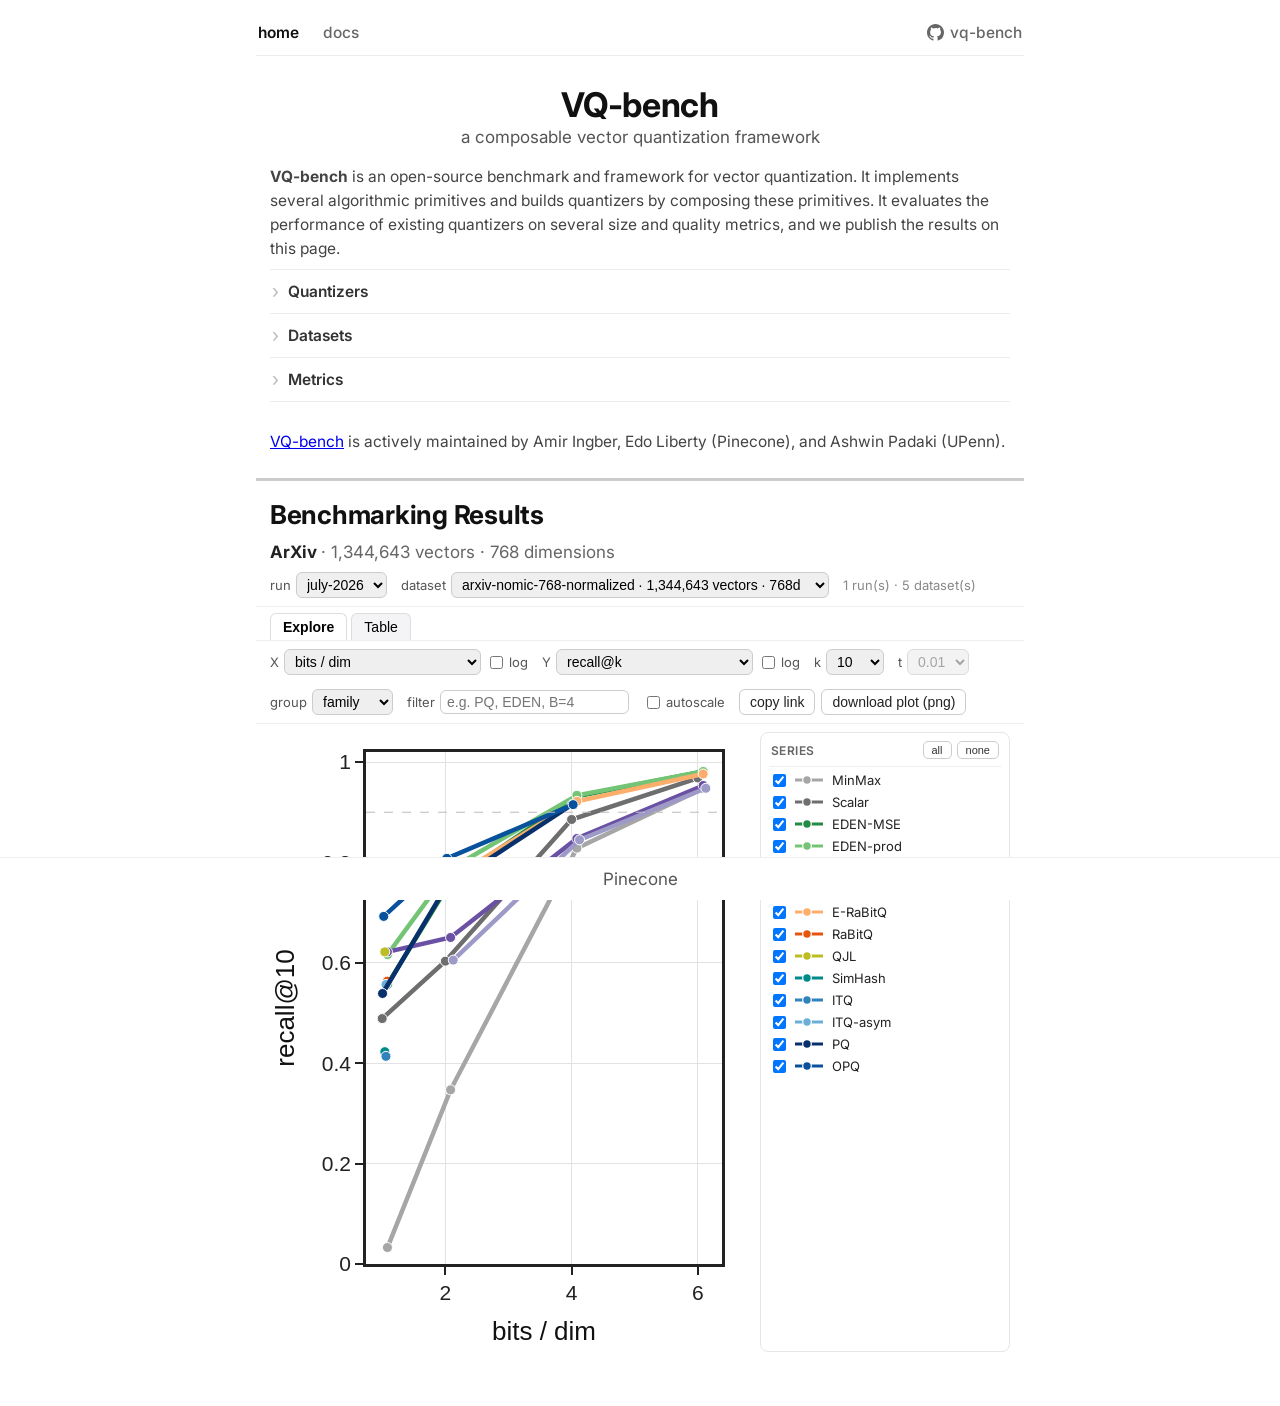
==== docs/index.html @ 0484737d "Landing page defaults to recall, no index.html in URL" ====
<!doctype html><html><head><meta charset="utf-8"><title>VQ-bench</title>
<meta name="viewport" content="width=device-width, initial-scale=1">
<script src="https://cdn.plot.ly/plotly-2.35.2.min.js"></script>
<link rel="preconnect" href="https://fonts.googleapis.com">
<link rel="preconnect" href="https://fonts.gstatic.com" crossorigin>
<link href="https://fonts.googleapis.com/css2?family=Inter:wght@400;500;600;700&display=swap" rel="stylesheet">
<!-- Shared site chrome (top nav). Progressive: absent in a standalone `vqb view`
     export, where everything below is inline so the page stands on its own. -->
<link rel="stylesheet" href="assets/site.css">
<script defer src="assets/site.js"></script>
<style>
  /* Always reserve the scrollbar track so percentage margins don't re-center
     (and shift the header) between pages of different heights. */
  /* iOS Safari inflates text per block on rotation to landscape, scaled by how wide
     the block is — so a wide table column paints larger than a narrow one despite an
     identical font-size, and computed style still reports the declared value. 100%
     opts out of the boost while leaving pinch-zoom alone (unlike `none`). */
  html{overflow-y:scroll;-webkit-text-size-adjust:100%;text-size-adjust:100%}
  body{font-family:'Inter',system-ui,-apple-system,sans-serif;margin-left: 20%;margin-right:20%;color:#222;padding-bottom:46px;font-size:16px}
  h1{font-size:17px;margin:10px 14px 2px}
  #benchhead{font-size:26px;font-weight:700;letter-spacing:-0.01em;color:#111;margin:18px 14px 12px}
  #title .meta{font-weight:400;color:#666}
  #top{display:flex;flex-wrap:wrap;gap:14px;align-items:center;padding:8px 14px;border-bottom:1px solid #eee}
  #top label{font-size:13px;color:#555}
  #top select{font-size:14px;padding:3px 6px;border:1px solid #ccc;border-radius:6px}
  #status{font-size:13px;color:#888}
  nav#tabs{display:flex;gap:4px;padding:6px 14px 0}
  nav#tabs button{font-size:14px;padding:5px 12px;border:1px solid #ddd;border-bottom:none;background:#f4f4f6;border-radius:6px 6px 0 0;cursor:pointer}
  nav#tabs button.active{background:#fff;font-weight:600}
  #bar{display:flex;flex-wrap:wrap;gap:14px;align-items:center;padding:8px 14px;border-top:1px solid #eee;border-bottom:1px solid #eee}
  #bar label{font-size:13px;color:#555}
  #bar select,#bar input[type=text]{font-size:14px;padding:3px 6px;border:1px solid #ccc;border-radius:6px}
  #bar button{font-size:14px;padding:4px 10px;border:1px solid #ccc;border-radius:6px;background:#fff;color:#222;cursor:pointer}
  #bar button:hover{background:#f4f4f6}
  #dlbtns{gap:6px}
  .ctl{display:flex;gap:5px;align-items:center}
  .chk{font-size:12px;color:#555;display:flex;gap:3px;align-items:center}
  #plotwrap{display:flex;gap:14px;padding:8px 14px 0;align-items:stretch}
  #fig{flex:1 1 auto;min-width:0;height:620px}
  #fig.drag{outline:3px dashed #1f77b4;outline-offset:-6px}
  #legendpanel{flex:0 0 250px;height:620px;overflow-y:auto;border:1px solid #e6e6e6;
               border-radius:8px;padding:0 8px 8px;box-sizing:border-box;background:#fff}
  #legendhead{display:flex;align-items:center;justify-content:space-between;
              position:sticky;top:0;background:#fff;padding:8px 2px 7px;margin-bottom:2px;
              border-bottom:1px solid #eee;font-size:12px;font-weight:600;color:#666;
              text-transform:uppercase;letter-spacing:0.04em}
  #legendhead .btns{display:flex;gap:5px}
  #legendhead button{font-size:11px;font-weight:500;padding:2px 8px;border:1px solid #ccc;
                     border-radius:5px;background:#fff;color:#333;cursor:pointer;text-transform:none;letter-spacing:0}
  #legendhead button:hover{background:#f4f4f6}
  .legrow{display:flex;align-items:center;gap:8px;padding:3px 4px;border-radius:6px;cursor:pointer}
  .legrow:hover{background:#f4f6fa}
  .legrow input{cursor:pointer;margin:0;flex:0 0 auto}
  .legrow svg{flex:0 0 auto}
  .legrow .lbl{font-size:13px;color:#222;user-select:none;white-space:nowrap;overflow:hidden;text-overflow:ellipsis}
  .legrow.off .lbl{color:#b3b3b3}
  .legrow.off svg{opacity:0.32}
  .hint{font:12px system-ui;color:#666;padding:8px 14px 10px}
  /* table tab */
  #tab-table{padding:8px 14px 18px}
  #tbar{display:flex;gap:10px;align-items:center;margin-bottom:10px}
  #tq{padding:6px 10px;font-size:14px;width:240px;border:1px solid #ccc;border-radius:6px}
  #colwrap{position:relative}
  #colbtn{font-size:14px;padding:6px 10px;border:1px solid #ccc;border-radius:6px;background:#fff;color:#222;cursor:pointer}
  #colbtn:hover{background:#f4f4f6}
  #colpop{position:absolute;z-index:30;top:calc(100% + 4px);left:0;background:#fff;border:1px solid #ddd;
          border-radius:8px;box-shadow:0 6px 24px rgba(0,0,0,0.12);padding:6px;width:230px;max-height:340px;overflow-y:auto}
  #collist .colrow{display:flex;align-items:center;gap:8px;padding:5px 7px;border-radius:6px;font-size:13px}
  #collist .colrow:hover{background:#f4f6fa}
  #collist .colrow.drag{opacity:0.45}
  #collist .colrow .grip{color:#bbb;cursor:grab}
  #collist .colrow input{cursor:pointer;margin:0;flex:0 0 auto}
  #collist .colrow .lbl{flex:1 1 auto;white-space:nowrap;overflow:hidden;text-overflow:ellipsis;color:#333}
  table{border-collapse:collapse;font-size:14px;width:100%}
  th,td{padding:6px 10px;text-align:right;white-space:nowrap}
  th{background:#f4f4f6;cursor:pointer;user-select:none;position:sticky;top:0;border-bottom:2px solid #ddd}
  th:hover{background:#e9e9ee}
  th .arr{color:#999;font-size:10px;margin-left:3px}
  td.method,th.method{text-align:left}
  tr:nth-child(even) td{background:#fafafa}
  tr:hover td{background:#eef5ff}
  .dot{display:inline-block;width:9px;height:9px;border-radius:50%;margin-right:6px;vertical-align:middle}
  .fam{text-align:left;color:#444}
  /* brand header + about banner */
  #brand{text-align:center;font-size:34px;font-weight:700;letter-spacing:-0.01em;
         color:#111;padding:18px 14px 2px;margin:0}
  #tagline{text-align:center;font-size:17px;color:#555;padding:0 14px 14px;margin:0}
  #about{padding:4px 14px 16px}
  #sep{border:none;border-top:3px solid #ccc;margin:0 0 4px}
  #about p{font-size:15.5px;line-height:1.55;color:#444;margin:0 0 8px}
  /* Info sections as a clean accordion: a rotating chevron, hairline dividers,
     no uppercase-link styling. */
  #about details{border-top:1px solid #ececec;font-size:14.5px}
  #about details:last-of-type{border-bottom:1px solid #ececec;margin-bottom:6px}
  #about summary{list-style:none;cursor:pointer;display:flex;align-items:center;gap:9px;
                 padding:12px 2px;font-size:15.5px;font-weight:600;color:#333;outline:none}
  #about summary::-webkit-details-marker{display:none}
  #about summary::before{content:"\203A";display:inline-block;color:#bbb;font-size:19px;font-weight:400;
                         line-height:1;transition:transform .15s ease}
  #about details[open] summary{color:#111}
  #about details[open] summary::before{transform:rotate(90deg)}
  #about details > *:not(summary){margin:0 0 12px 24px}
  /* A table's width:100% resolves against the details content box, which does not
     account for the 24px indent above — plain 100% would hang past the right edge
     at every width (invisible on desktop only because the body gutters absorb it). */
  #about details > table.info{width:calc(100% - 24px)}
  .note{font-size:13px;color:#888;margin-top:8px}
  /* section below the plots (References dropdown) + info tables — left-aligned text tables */
  #below{padding:14px 14px 24px;max-width:960px}
  #below details p{font-size:14px;color:#666;margin:0 0 12px}
  table.info{border-collapse:collapse;font-size:15px;width:100%;margin-bottom:6px}
  table.info th,table.info td{padding:7px 10px;text-align:left;white-space:normal;
                              vertical-align:top;border-bottom:1px solid #eee}
  /* Give the leading term column (Quantizer / Metric) more room. */
  table.info.wide-first th:first-child,table.info.wide-first td:first-child{width:26%;white-space:nowrap}
  table.info th{background:#f4f4f6;position:static;font-weight:600;color:#333;border-bottom:2px solid #ddd}
  table.info tr:hover td{background:#f7f9fc}
  table.info td.num{white-space:nowrap}
  table.info .grp td{background:#fafafa;font-weight:600;color:#555;
                     text-transform:uppercase;letter-spacing:0.03em;font-size:11.5px}
  table.info code{font-size:12px;color:#333;background:#f2f2f4;padding:1px 4px;border-radius:4px}
  table.info a{color:#1f6feb;text-decoration:none}
  table.info a:hover{text-decoration:underline}
  /* footer */
  #foot{position:fixed;left:0;right:0;bottom:0;text-align:center;padding:11px 24px;
        border-top:1px solid #eee;background:#fff;z-index:20}
  #foot a{font-size:17px;color:#555;text-decoration:none}
  #foot a:hover{text-decoration:underline;color:#222}

  /* ── narrow screens ───────────────────────────────────────────────────────
     Kept last on purpose: a media query adds no specificity, so these only beat
     the equally-specific base rules above by coming later in source order. */
  /* The 20% gutters would spend 40% of a phone's width on empty margin, but 0 lets
     the section rules and table borders run right off both edges — keep a small one. */
  @media (max-width:900px), (max-height:600px){
    body{margin-left:10px;margin-right:10px}
  }
  /* Narrow OR short — only for rules that answer to either. A phone in landscape is
     ~844x390 (932x430 on a Pro Max), wide enough to clear a width-only breakpoint but
     far too short for the desktop scale. Nothing width-dependent belongs here: at 844
     there is plenty of width, and relaxing a width rule there actively hurts (it let
     the Paper column swell to 79% of the references table). */
  @media (max-width:760px), (max-height:600px){
    #plotwrap{flex-direction:column}
    /* Cap against the viewport too: 440px of chart plus the hero and control bars
       does not fit in a 390px-tall landscape phone. */
    #fig{height:min(440px,68vh)}
    #legendpanel{flex-basis:auto;width:100%;height:auto;max-height:min(220px,34vh)}
  }
  /* Genuinely narrow only. A landscape phone must not get these. */
  @media (max-width:760px){
    /* The results table is all nowrap cells, so it's wider than a phone. Scroll it
       on its own rather than letting it drag the whole page sideways. Only at this
       width: overflow-x also makes the wrapper a vertical scroll container, which
       would strand the sticky `th` against a box that never scrolls. */
    .tscroll{overflow-x:auto}
    #tbar{flex-wrap:wrap}
    #tq{width:auto;flex:1 1 140px;min-width:0}
    #colpop{max-width:calc(100vw - 40px)}
    /* A <select> sizes itself to its longest option ("SOS@k (score ratio)"), which
       alone is wider than a phone. Let it shrink and ellipsize instead. */
    #top .ctl,#bar .ctl{max-width:100%}
    #top select,#bar select{max-width:100%;min-width:0}
    /* Long quantizer names don't fit a pinned 26% column at this width. Above it the
       pin has to stay, or the long-title Paper column absorbs the freed space. */
    table.info.wide-first th:first-child,table.info.wide-first td:first-child{width:auto;white-space:normal}
    /* Safety valve: these hold prose and so mostly reflow, but a long unbreakable
       cell (a paper title, a wide number) would otherwise widen the whole page. */
    table.info{display:block;overflow-x:auto}
  }
  /* Short viewports (landscape phones): vertical space is the scarce resource, so
     reclaim it — but reclaim it from the hero and the vertical rhythm, NOT from body
     copy. Text renders at its declared size now that the inflation above is opted
     out, so the about prose and info tables keep their full size here. */
  @media (max-height:600px){
    #brand{font-size:27px;padding:10px 14px 2px}
    #tagline{font-size:15.5px;padding:0 14px 10px}
    /* Heading only, and only enough to stay under the smaller brand. */
    #benchhead{font-size:21px;margin:12px 14px 8px}
    #about p{line-height:1.5;margin:0 0 7px}
    #about summary{padding:9px 2px}
    #about details > *:not(summary){margin-bottom:9px}
    table.info th,table.info td{padding:5px 10px}
  }
</style></head><body>
<!-- Single-run data is injected into the block below by `vqb view`; on the
     committed site the placeholder stays put, JSON.parse fails, and we go global. -->
<script type="application/json" id="embedded">__EMBED__</script>

<header id="brand">VQ-bench</header>
<p id="tagline">a composable vector quantization framework</p>

<section id="about">
  <p><b>VQ-bench</b> is an open-source benchmark and framework for vector quantization. It implements several algorithmic primitives and builds quantizers by composing these primitives. It evaluates the performance of existing quantizers on several size and quality metrics, and we publish the results on this page. </p>

  <details>
    <summary>Quantizers</summary>
    <p>Each method evaluated in VQ-bench, with a link to its source.</p>
    <table class="info wide-first"><thead><tr><th>Quantizer</th><th>Paper</th><th>Year</th></tr></thead>
    <tbody id="refbody"></tbody></table>
    <p class="note">MinMax (per-vector) and Scalar (per-dimension) are uniform min–max quantization baselines with no dedicated reference.</p>
  </details>
  <details>
    <summary>Datasets</summary>
    <table class="info">
      <thead><tr><th>Dataset</th><th>Vectors</th><th>Dimension</th><th>Calibration queries</th></tr></thead>
      <tbody>
        <tr><td>ArXiv</td><td class="num">1,344,643</td><td class="num">768</td><td class="num">0</td></tr>
        <tr><td>CCNews</td><td class="num">495,328</td><td class="num">768</td><td class="num">0</td></tr>
        <tr><td>Yahoo</td><td class="num">677,305</td><td class="num">384</td><td class="num">0</td></tr>
        <tr><td>COCO</td><td class="num">282,360</td><td class="num">768</td><td class="num">114,054</td></tr>
        <tr><td>LAION</td><td class="num">1,000,448</td><td class="num">512</td><td class="num">999,448</td></tr>
      </tbody>
    </table>
    <p class="note">All datasets are from <a href="https://vector-index-bench.github.io" target="_blank" rel="noopener">VIBE</a> (Jääsääri et al. 2025) and use inner-product similarity. <b>Calibration queries</b> is the number of available sample queries for training.</p>
  </details>
  <details>
    <summary>Metrics</summary>
    <table class="info wide-first">
      <thead><tr><th>Metric</th><th>What it measures</th><th>Better</th></tr></thead>
      <tbody>
        <tr class="grp"><td colspan="3">KV-cache values / signal compression</td></tr>
        <tr><td><b>reconstruction MSE</b></td><td>average squared distance between the true vector and the reconstructed vector</td><td>lower</td></tr>
        <tr><td><b>reconstruction bias</b></td><td>squared norm of the average residual vector (true vector &minus; approximated vector)</td><td>lower</td></tr>
        <tr class="grp"><td colspan="3">Model weights compression</td></tr>
        <tr><td><b>score MSE</b></td><td>average squared error of the inner-product estimates between queries and candidates</td><td>lower</td></tr>
        <tr><td><b>score bias</b></td><td>bias of the inner-product estimates</td><td>→ 0</td></tr>
        <tr class="grp"><td colspan="3">Vector search / recommendations</td></tr>
        <tr><td><b>recall@k</b></td><td>fraction of the true top-k neighbors contained in the approximated top-k</td><td>higher</td></tr>
        <tr><td><b>SOS@k</b></td><td>ratio of summed top-k approximated scores and summed true top-k scores</td><td>higher</td></tr>
        <tr><td><b>exp-SOS@k (τ)</b></td><td>SOS@k over exponentiated scores exp(score / τ), at temperature τ</td><td>higher</td></tr>
        <tr class="grp"><td colspan="3">KV-cache keys</td></tr>
        <tr><td><b>attention KL (τ)</b></td><td>KL-divergence between the softmax distributions induced by true and approximate candidate scores, at temperature τ</td><td>lower</td></tr>
        <tr><td><b>attention TV (τ)</b></td><td>TV-distance between the softmax distributions, at temperature τ</td><td>lower</td></tr>
      </tbody>
    </table>
    <p class="note">We also report size and efficiency metrics (bits per dimension, peak / encode memory, encode / scoring time). All time and memory statistics were measured on an Apple M2 Pro with 16GB RAM using 6 threads.</p>
  </details>
  <p style="margin-top:16px;padding-top:12px"><a href="https://github.com/pinecone-io/vq-bench" target="_blank" rel="noopener">VQ-bench</a> is actively maintained by Amir Ingber, Edo Liberty (Pinecone), and Ashwin Padaki (UPenn).</p>
</section>

<hr id="sep">

<h2 id="benchhead">Benchmarking Results</h2>
<h1 id="title">VQ-bench</h1>
<div id="top">
  <div class="ctl" id="runctl"><label>run</label><select id="runsel"></select></div>
  <div class="ctl"><label>dataset</label><select id="dssel"></select></div>
  <span id="status"></span>
</div>
<nav id="tabs">
  <button data-tab="explore" class="active">Explore</button>
  <button data-tab="table">Table</button>
</nav>

<section id="tab-explore">
  <div id="bar">
    <div class="ctl"><label>X</label><select id="xsel"></select>
      <span class="chk"><input type="checkbox" id="xlog"><label for="xlog">log</label></span></div>
    <div class="ctl"><label>Y</label><select id="ysel"></select>
      <span class="chk"><input type="checkbox" id="ylog"><label for="ylog">log</label></span></div>
    <div class="ctl"><label>k</label><select id="ksel"></select></div>
    <div class="ctl"><label>t</label><select id="tsel"></select></div>
    <div class="ctl"><label>group</label><select id="gsel">
      <option value="family">family</option><option value="method">method</option></select></div>
    <div class="ctl"><label>filter</label><input type="text" id="q" placeholder="e.g. PQ, EDEN, B=4"></div>
    <div class="ctl"><span class="chk"><input type="checkbox" id="autoscale"><label for="autoscale">autoscale</label></span></div>
    <div class="ctl" id="dlbtns">
      <button id="btn-link">copy link</button>
      <button id="btn-png">download plot (png)</button>
    </div>
  </div>
  <div id="plotwrap">
    <div id="fig"></div>
    <aside id="legendpanel">
      <div id="legendhead"><span>series</span>
        <span class="btns"><button id="leg-all">all</button><button id="leg-none">none</button></span>
      </div>
      <div id="leglist"></div>
    </aside>
  </div>
</section>

<section id="tab-table" hidden>
  <div id="tbar">
    <input id="tq" placeholder="filter (e.g. PQ, EDEN, B=4)…">
    <div id="colwrap">
      <button id="colbtn" type="button">columns ▾</button>
      <div id="colpop" hidden><div id="collist"></div></div>
    </div>
  </div>
  <div class="tscroll"><table id="t"><thead><tr id="hr"></tr></thead><tbody id="tb"></tbody></table></div>
</section>

<footer id="foot"><a href="https://pinecone.io/" target="_blank" rel="noopener">Pinecone</a></footer>

<script>
// Stable color per family (family = first whitespace token of the label).
const COLORS = {
  // RaBitQ family — oranges
  "RaBitQ":"#e6550d", "E-RaBitQ":"#fdae6b",
  // EDEN family — greens
  "EDEN-MSE":"#238b45", "EDEN-prod":"#74c476",
  // TurboQuant family — purples
  "TurboQuant-MSE":"#6a51a3", "TurboQuant-prod":"#9e9ac8",
  // product-quantization & learned-rotation family — blues
  "PQ":"#08306b", "ITQ":"#3182bd", "ITQ-asym":"#6baed6", "OPQ":"#08519c",
  // singletons — distinct hues
  "SimHash":"#008b8b", // dark teal
  "QJL":"#bcbd22",     // olive
  "NF4":"#8c564b",     // brown
  "KIVI":"#fb9a99",    // salmon
  "GEAR":"#7f7f7f",    // gray
  "Int":"#e7298a",     // magenta-pink
  // baselines — grays
  "Scalar":"#6e6e6e", "MinMax":"#a6a6a6",
};
// Fallback for any future family not listed above — broadened so new methods
// don't immediately collide.
const PALETTE = ["#393b79","#637939","#8c6d31","#843c39","#7b4173",
                 "#5254a3","#8ca252","#bd9e39","#ad494a","#a55194"];

// Axis fields: group (dropdown <optgroup>), label, default scale, accessor, hover format.
const FIELDS = {
  bits:     {group:"Size & memory", label:"bits / dim",              log:false, get:r=>r.bits,      d3:".3f"},
  model_bits:{group:"Size & memory", label:"model bits / dim",       log:false, get:r=>r.model_bits, d3:".3f"},
  code_bits: {group:"Size & memory", label:"code bits / dim",        log:false, get:r=>r.code_bits,  d3:".3f"},
  mem:      {group:"Size & memory", label:"peak memory (MB)",        log:false, get:r=>r.mem,       d3:".2f"},
  enc_mem:  {group:"Size & memory", label:"encode memory (MB)",      log:false, get:r=>r.enc_mem,   d3:".2f"},
  enc_s:    {group:"Time",          label:"encode time (s)",         log:false, get:r=>r.enc_s,     d3:".3f"},
  score_avg:{group:"Time",          label:"scoring avg (µs)",        log:false, get:r=>r.score_avg, d3:".2f"},
  score_p50:{group:"Time",          label:"scoring p50 (µs)",        log:false, get:r=>r.score_p50, d3:".2f"},
  score_p90:{group:"Time",          label:"scoring p90 (µs)",        log:false, get:r=>r.score_p90, d3:".2f"},
  score_p99:{group:"Time",          label:"scoring p99 (µs)",        log:false, get:r=>r.score_p99, d3:".2f"},
  recon_us: {group:"Time",          label:"reconstruction time (µs)",log:false, get:r=>r.recon_us,  d3:".2f"},
  recall:   {group:"Quality",       label:"recall@k",                log:false, perK:true, get:(r,k)=>r.recalls[k], d3:".4f"},
  sos:      {group:"Quality",       label:"SOS@k (score ratio)",     log:false, perK:true, get:(r,k)=>r.sos[k],     d3:".4f"},
  exp_sos:  {group:"Quality",       label:"exp-SOS@k (τ={t})",       log:false, perKT:true, get:(r,k,t)=>r.exp_sos?.[t]?.[k], d3:".4f"},
  mse:      {group:"Quality",       label:"score MSE",               log:true,  get:r=>r.mse,       d3:".2e"},
  bias:     {group:"Quality",       label:"score bias",              log:false, get:r=>r.bias,      d3:".2e"},
  kl:       {group:"Quality",       label:"attention KL (τ={t})", log:true,  perT:true, get:(r,t)=>r.kl[t],  d3:".2e"},
  l1:       {group:"Quality",       label:"attention TV (τ={t})", log:false, perT:true, get:(r,t)=>r.l1[t],  d3:".4f"},
  recon:    {group:"Quality",       label:"reconstruction MSE",      log:true,  get:r=>r.recon,     d3:".2e"},
  recon_bias:{group:"Quality",      label:"reconstruction bias",     log:true,  get:r=>r.recon_bias,d3:".2e"},
};
const FIELD_ORDER = ["bits","model_bits","code_bits","mem","enc_mem","enc_s","score_avg","score_p50","score_p90","score_p99","recon_us","recall","sos","exp_sos","mse","bias","kl","l1","recon","recon_bias"];
const GROUP_ORDER = ["Size & memory","Time","Quality"];

function family(label){ const p=label.split(/\s+/); return p.length?p[0]:label; }

// One dataset block ({dataset, sim, methods:[...]}) + run meta (k,
// temp) → per-method records the views expect.
function parseDataset(block, meta){
  const ks = ((meta && meta.k) || []).slice().sort((a,b)=>a-b);
  const tset = new Set(((meta && meta.temp) || []).map(Number));
  let hasSos = false, hasExpSos = false;
  const rows = (block.methods || []).map(d=>{
    const su = d.score_us || {};
    const recalls = {}, sos = {}, kl = {}, l1 = {};
    for(const [k,v] of Object.entries(d.recalls || {})) recalls[+k] = v;
    for(const [k,v] of Object.entries(d.sos || {})) { sos[+k] = v; hasSos = true; }
    for(const [t,v] of Object.entries(d.score_kl || {}))      { kl[+t]  = v; tset.add(+t); }
    for(const [t,v] of Object.entries(d.score_tv || {}))      { l1[+t]  = v; tset.add(+t); }
    const exp_sos = {};
    for(const [t,ks_] of Object.entries(d.exp_sos || {})){
      exp_sos[+t] = {};
      for(const [k,v] of Object.entries(ks_)){ exp_sos[+t][+k] = v; hasExpSos = true; }
      tset.add(+t);
    }
    return {
      method:d.label, family:family(d.label),
      bits: d.bits_per_dim ?? null,
      model_bits: d.model_bits_per_dim ?? null,
      code_bits:  d.code_bits_per_dim ?? null,
      mem:     d.peak_bytes        != null ? d.peak_bytes/1e6        : null,
      enc_mem: d.encode_peak_bytes != null ? d.encode_peak_bytes/1e6 : null,
      enc_s:   d.encode_s ?? null,
      score_avg: su.avg ?? null, score_p50: su.p50 ?? null,
      score_p90: su.p90 ?? null, score_p99: su.p99 ?? null,
      recon_us: d.recon_us ?? null,
      mse: d.mse_score ?? null, bias: d.bias_score ?? null,
      kl, l1, recon: d.mse_recon ?? null, recon_bias: d.bias_recon ?? null,
      recalls, sos, exp_sos,
    };
  });
  const temps = [...tset].sort((a,b)=>a-b);
  return { rows, ks, temps, hasSos, hasExpSos };
}

let DATA = null, famColor = {}, curFname = "vq-bench";
let AUTOSCALE = false;          // persistent axis-autoscale toggle; survives dataset/metric switches
let hiddenSeries = new Set();   // series names currently toggled off
let plotSeries = [];            // ordered {name,color,dashed,square}, aligned to plot trace order
let panelSig = "";              // signature of the panel's series set; rebuild only when it changes

// ── shareable URL state ─────────────────────────────────────────────────────────
// The query string encodes the current view (experiment, dataset, axes + log
// scales, k/τ, grouping, filter, tab) so a copied URL reproduces the exact plot.
const URL_KEYS = ["exp","ds","tab","x","y","xlog","ylog","k","t","g","q"];
function parseURL(){
  const p = new URLSearchParams(location.search), s = {};
  for(const key of URL_KEYS) if(p.has(key)) s[key] = p.get(key);
  return s;
}
// Default view when the page is opened with no query string.
const DEFAULT_VIEW = {exp:"benchmark", ds:"arxiv-nomic-768-normalized", x:"bits", y:"recall", k:"10"};
// Whatever the URL omits falls back to the default view, which is what lets
// writeURL leave defaults out of the address bar without changing the view a
// link restores.
let pendingURL = {...DEFAULT_VIEW, ...parseURL()};   // consumed during the initial load, then cleared
let urlReady = false;          // once true, control changes are written back to the URL
let curExpName = null, curDsId = null, currentTab = "explore";
// The run/dataset the page lands on unprompted. Resolved from the data during
// load (the first run in the manifest, its first dataset) rather than named
// above, since neither is known until the manifest is fetched.
let defExpName = null, defDsId = null;

function setSelIfValid(sel, val){
  if(val!=null && [...sel.options].some(o=>o.value===val)){ sel.value = val; return true; }
  return false;
}

// Write the current view to the address bar (no reload). Only keys that differ
// from their natural default are emitted, so the default view gets a bare URL
// with no query string at all.
function writeURL(){
  if(!urlReady) return;
  const p = new URLSearchParams();
  if(curExpName && curExpName !== defExpName) p.set("exp", curExpName);
  if(curDsId    && curDsId    !== defDsId)    p.set("ds", curDsId);
  if(currentTab!=="explore") p.set("tab", currentTab);
  const x=document.getElementById("xsel").value, y=document.getElementById("ysel").value;
  if(x && x!==DEFAULT_VIEW.x) p.set("x", x);
  if(y && y!==DEFAULT_VIEW.y) p.set("y", y);
  if(FIELDS[x]){ const c=document.getElementById("xlog").checked; if(c!==FIELDS[x].log) p.set("xlog", c?"1":"0"); }
  if(FIELDS[y]){ const c=document.getElementById("ylog").checked; if(c!==FIELDS[y].log) p.set("ylog", c?"1":"0"); }
  if(FIELDS[x] && FIELDS[y]){
    // k/τ only mean anything for a per-k / per-τ metric, and only when moved off
    // the default — otherwise the default view would carry a lone ?k=10.
    if(FIELDS[x].perK||FIELDS[y].perK){
      const k=document.getElementById("ksel").value; if(k!==DEFAULT_VIEW.k) p.set("k", k);
    }
    if(FIELDS[x].perT||FIELDS[y].perT) p.set("t", document.getElementById("tsel").value);
  }
  const g=document.getElementById("gsel").value; if(g && g!=="family") p.set("g", g);
  const q=document.getElementById("q").value; if(q) p.set("q", q);
  const qs = p.toString();
  const path = location.pathname.replace(/\/index\.html$/, "/") || "/";
  history.replaceState(null, "", qs ? path+"?"+qs : path);
}

function assignColors(rows){
  famColor = {}; let fb = 0;
  for(const r of rows){
    if(!(r.family in famColor)){
      const base = r.family.startsWith("Whitened-") ? r.family.slice(9) : null;
      famColor[r.family] = (base ? (COLORS[base] || null) : null) ?? COLORS[r.family] ?? PALETTE[fb++ % PALETTE.length];
    }
  }
}

// ── Explore tab (scatter) ───────────────────────────────────────────────────────
function availFields(){
  const present = {}; for(const f of FIELD_ORDER) present[f]=false;
  const k0 = DATA.ks.length ? DATA.ks[0] : null;
  const t0 = DATA.temps.length ? DATA.temps[0] : null;
  for(const r of DATA.rows){
    for(const f of FIELD_ORDER){
      const fd = FIELDS[f];
      const v = fd.perKT ? (k0!=null && t0!=null ? fd.get(r,k0,t0) : null)
              : fd.perK ? (k0!=null ? fd.get(r,k0) : null)
              : fd.perT ? (t0!=null ? fd.get(r,t0) : null)
              : fd.get(r);
      if(v!=null) present[f]=true;
    }
  }
  return FIELD_ORDER.filter(f=>present[f]);
}

function fillAxis(sel, fields, want){
  const keep = fields.includes(sel.value) ? sel.value : (fields.includes(want) ? want : fields[0]);
  sel.innerHTML = "";
  for(const g of GROUP_ORDER){
    const inGroup = fields.filter(f=>FIELDS[f].group===g);
    if(!inGroup.length) continue;
    const og = document.createElement("optgroup"); og.label = g;
    for(const f of inGroup){ const o=document.createElement("option"); o.value=f; o.textContent=FIELDS[f].label; og.appendChild(o); }
    sel.appendChild(og);
  }
  sel.value = keep;
}

function setData(parsed){
  DATA = parsed; assignColors(DATA.rows);
  hiddenSeries.clear(); panelSig = "";   // fresh dataset → all series shown, force panel rebuild
  const fields = availFields();
  fillAxis(document.getElementById("xsel"), fields, "bits");
  fillAxis(document.getElementById("ysel"), fields, "recall");
  const ksel = document.getElementById("ksel"); const keepK = ksel.value;
  ksel.innerHTML = "";
  for(const k of DATA.ks){ const o=document.createElement("option"); o.value=k; o.textContent=k; ksel.appendChild(o); }
  ksel.value = DATA.ks.includes(+keepK) ? keepK : (DATA.ks.includes(10) ? 10 : (DATA.ks[DATA.ks.length-1] ?? ""));
  const tsel = document.getElementById("tsel"); const keepT = tsel.value;
  tsel.innerHTML = "";
  for(const t of DATA.temps){ const o=document.createElement("option"); o.value=t; o.textContent=t; tsel.appendChild(o); }
  tsel.value = DATA.temps.includes(+keepT) ? keepT : (DATA.temps.includes(1) ? 1 : (DATA.temps[0] ?? ""));
  // URL overrides, applied once on the initial load (later dataset/experiment
  // switches fall back to defaults). Log scales follow the chosen field, then
  // an explicit xlog/ylog in the URL can override.
  const u = pendingURL;
  setSelIfValid(document.getElementById("xsel"), u.x);
  setSelIfValid(document.getElementById("ysel"), u.y);
  setSelIfValid(document.getElementById("ksel"), u.k);
  setSelIfValid(document.getElementById("tsel"), u.t);
  if(u.g==="family"||u.g==="method") document.getElementById("gsel").value = u.g;
  if(u.q!=null) document.getElementById("q").value = u.q;
  document.getElementById("xlog").checked = FIELDS[document.getElementById("xsel").value].log;
  document.getElementById("ylog").checked = FIELDS[document.getElementById("ysel").value].log;
  if(u.xlog!=null) document.getElementById("xlog").checked = u.xlog==="1";
  if(u.ylog!=null) document.getElementById("ylog").checked = u.ylog==="1";
  pendingURL = {};      // consumed
  urlReady = true;
  redraw();
}

// Resolve an axis label, substituting the active k / temperature into per-k /
// per-t metric names ("recall@k" → "recall@10").
function axisTitle(field, k, t){
  const fd = FIELDS[field];
  let s = fd.label;
  if((fd.perK || fd.perKT) && Number.isFinite(k)) s = s.replace("@k", "@"+k);
  if((fd.perT || fd.perKT) && Number.isFinite(t)) s = s.replace("{t}", t);
  return s;
}

// The chart's type scale is drawn for a wide desktop figure; at phone widths the
// axis titles, ticks and left margin would swallow the plot area. Plotly's
// responsive:true resizes the canvas but never rescales type, so we do it here.
// Breakpoint matches the CSS above, which stacks the legend below the plot.
// Must track the CSS breakpoint above: short counts as narrow, or a rotated phone
// keeps the desktop type scale in a viewport with no room for it.
const narrow = () => window.innerWidth <= 760 || window.innerHeight <= 600;

function axisLayout(vals, field, log, label){
  const sm = narrow();
  const ax = {
    title:{text:(label ?? FIELDS[field].label) + (log?" (log)":""),
           font:{size:sm?14:26, weight:700, color:"#111"}, standoff:sm?6:18},
    showgrid:true, gridcolor:"#e2e2e2", zeroline:false, autorange:false,
    showline:true, linecolor:"#222", linewidth:sm?1.4:2.6, mirror:true,
    ticks:"outside", tickcolor:"#222", ticklen:sm?4:8, tickwidth:sm?1:2,
    tickfont:{size:sm?11:21, weight:600, color:"#222"},
    // Reserve room for whatever tick labels the current zoom produces, so long
    // labels never clip or collide with the axis title (Plotly keeps them at a
    // distinct precision; we don't cap it, which would make ticks all-identical).
    automargin:true,
  };
  // Persistent autoscale: hand ranging to Plotly (keep log formatting) and skip
  // the computed fixed ranges below, so it stays on across dataset/metric switches.
  if(AUTOSCALE){
    ax.autorange = true;
    if(log){
      ax.type = "log"; ax.dtick = 1; ax.exponentformat = "power"; ax.showexponent = "all";
      ax.minor = {showgrid:true, gridcolor:"#f0f0f0", ticks:"outside", ticklen:4, tickwidth:1.4, tickcolor:"#999"};
    }
    return ax;
  }
  const v = vals.filter(x=>x!=null && (!log || x>0));
  if(field==="recall" && !log){ ax.range=[0,1.02]; return ax; }
  if(!v.length){ ax.autorange=true; return ax; }
  const mn=Math.min(...v), mx=Math.max(...v);
  if(log){
    // One label per decade as 10ⁿ (power format); 2×/5× become faint unlabeled
    // minor gridlines + short ticks for reference.
    Object.assign(ax, {
      type:"log", range:[Math.log10(mn)-0.3, Math.log10(mx)+0.3],
      dtick:1, exponentformat:"power", showexponent:"all",
      minor:{showgrid:true, gridcolor:"#f0f0f0", ticks:"outside", ticklen:4, tickwidth:1.4, tickcolor:"#999"},
    });
    return ax;
  }
  const span=mx-mn, pad = span>0 ? span*0.05 : (Math.abs(mx)*0.05 || 1);
  ax.range=[mn-pad,mx+pad]; return ax;
}

function redraw(){
  if(!DATA) return;
  const xf=document.getElementById("xsel").value, yf=document.getElementById("ysel").value;
  const k=parseInt(document.getElementById("ksel").value,10);
  const t=parseFloat(document.getElementById("tsel").value);
  const xlog=document.getElementById("xlog").checked, ylog=document.getElementById("ylog").checked;
  const grp=document.getElementById("gsel").value;
  const filt=document.getElementById("q").value.toLowerCase();
  const isPerK = (FIELDS[xf].perK || FIELDS[yf].perK || FIELDS[xf].perKT || FIELDS[yf].perKT);
  const isPerT = (FIELDS[xf].perT || FIELDS[yf].perT || FIELDS[xf].perKT || FIELDS[yf].perKT);
  document.getElementById("ksel").disabled = !isPerK;
  document.getElementById("tsel").disabled = !isPerT;

  const acc = (f,r) => FIELDS[f].perKT ? FIELDS[f].get(r,k,t) : FIELDS[f].perK ? FIELDS[f].get(r,k) : FIELDS[f].perT ? FIELDS[f].get(r,t) : FIELDS[f].get(r);
  const gx = r => acc(xf,r);
  const gy = r => acc(yf,r);
  const ok = (x,y) => x!=null && y!=null && (!xlog||x>0) && (!ylog||y>0);
  const rows = DATA.rows.filter(r => r.method.toLowerCase().includes(filt) || r.family.toLowerCase().includes(filt));

  const traces=[], xs=[], ys=[], seriesMeta=[];
  const hov = `%{text}<br>${FIELDS[xf].label}=%{x:${FIELDS[xf].d3}}<br>${FIELDS[yf].label}=%{y:${FIELDS[yf].d3}}<extra></extra>`;
  if(grp==="family"){
    const fams=[], seen=new Set();
    for(const r of rows){ if(!seen.has(r.family)){ seen.add(r.family); fams.push(r.family); } }
    for(const fam of fams){
      const pts = rows.filter(r=>r.family===fam).map(r=>[gx(r),gy(r),r.method]).filter(p=>ok(p[0],p[1])).sort((a,b)=>a[0]-b[0]);
      if(!pts.length) continue;
      pts.forEach(p=>{xs.push(p[0]);ys.push(p[1]);});
      const isW = fam.startsWith("Whitened-");
      traces.push({x:pts.map(p=>p[0]),y:pts.map(p=>p[1]),text:pts.map(p=>p[2]),mode:"lines+markers",
        name:fam,legendgroup:fam,visible:!hiddenSeries.has(fam),
        line:{color:famColor[fam],width:4.5,dash:isW?"dot":"solid"},
        marker:{color:famColor[fam],size:isW?9:10,symbol:isW?"square":"circle",
                line:{width:1,color:"#fff"}},hovertemplate:hov});
      seriesMeta.push({name:fam,color:famColor[fam],dashed:isW,square:isW});
    }
  } else {
    for(const r of rows){
      const x=gx(r), y=gy(r); if(!ok(x,y)) continue;
      xs.push(x); ys.push(y);
      const isW2 = r.family.startsWith("Whitened-");
      traces.push({x:[x],y:[y],text:[r.method],mode:"markers",name:r.method,legendgroup:r.family,
        visible:!hiddenSeries.has(r.method),
        marker:{color:famColor[r.family],size:isW2?10:11,symbol:isW2?"square":"circle",
                line:{width:1,color:"#fff"}},hovertemplate:hov});
      seriesMeta.push({name:r.method,color:famColor[r.family],dashed:isW2,square:isW2});
    }
  }

  const shapes=[];
  if(yf==="recall") shapes.push({type:"line",xref:"paper",x0:0,x1:1,yref:"y",y0:0.9,y1:0.9,line:{color:"#bbb",dash:"dash",width:1}});
  if(xf==="recall") shapes.push({type:"line",yref:"paper",y0:0,y1:1,xref:"x",x0:0.9,x1:0.9,line:{color:"#bbb",dash:"dash",width:1}});

  // The series legend lives in the HTML panel (#legendpanel), not in Plotly — robust at
  // any width and gives obvious per-series checkboxes. So the chart itself draws no legend.
  const sm = narrow();
  const layout = {
    font:{family:"'Helvetica Neue',Helvetica,Arial,sans-serif", size:sm?11:21, color:"#222"},
    hovermode:"closest", showlegend:false,
    margin: sm ? {l:48,r:10,t:8,b:44} : {l:96,r:24,t:20,b:80},
    plot_bgcolor:"white", paper_bgcolor:"white",
    xaxis: axisLayout(xs,xf,xlog,axisTitle(xf,k,t)), yaxis: axisLayout(ys,yf,ylog,axisTitle(yf,k,t)), shapes,
  };
  curFname = `vq-bench-${yf}-vs-${xf}`;
  Plotly.react("fig", traces, layout, {
    // "hover" never fires on touch, so the modebar would be unreachable on a phone.
    responsive:true, displaylogo:false, displayModeBar: sm ? true : "hover",
    modeBarButtonsToRemove:["toImage","select2d","lasso2d","resetScale2d"],   // downloads + reset live elsewhere; autoscale is our own toggle
  });
  bindAutoscaleSync();
  plotSeries = seriesMeta;
  syncLegendPanel(seriesMeta);
  writeURL();
}

// Keep the autoscale checkbox in sync with the plot's real range state. A manual
// zoom/pan writes explicit ranges (autoscale effectively off) → uncheck it; a
// double-click / Plotly autoscale writes autorange:true → check it. Bound once;
// the handler survives Plotly.react re-renders on the same #fig div.
let autoscaleBound = false;
function bindAutoscaleSync(){
  if(autoscaleBound) return;
  const gd = document.getElementById("fig");
  if(!gd || !gd.on) return;
  gd.on("plotly_relayout", ev => {
    const keys = Object.keys(ev || {});
    const cb = document.getElementById("autoscale");
    const manual = keys.some(k => /\.range(\[|$)/.test(k));           // zoom/pan set an explicit range
    const auto   = keys.some(k => /\.autorange$/.test(k)) && keys.every(k => !/\.range(\[|$)/.test(k));
    if(manual && AUTOSCALE){ AUTOSCALE = false; cb.checked = false; }
    else if(auto && !AUTOSCALE){ AUTOSCALE = true; cb.checked = true; }
  });
  autoscaleBound = true;
}

// ── HTML legend / series-toggle panel ───────────────────────────────────────────
function swatchSVG({color,dashed,square}){
  const marker = square
    ? `<rect x="9" y="3" width="8" height="8" fill="${color}" stroke="#fff" stroke-width="1.2"/>`
    : `<circle cx="13" cy="7" r="4.3" fill="${color}" stroke="#fff" stroke-width="1.2"/>`;
  return `<svg width="30" height="14" viewBox="0 0 30 14" aria-hidden="true">`
       + `<line x1="1" y1="7" x2="29" y2="7" stroke="${color}" stroke-width="3"`
       + (dashed ? ` stroke-dasharray="2.5,2.5"` : ``) + `/>` + marker + `</svg>`;
}

// Toggle one series' visibility in the live plot by name (no full redraw → keeps scroll).
function restyleSeries(name, visible){
  const idx = plotSeries.findIndex(s=>s.name===name);
  if(idx>=0) Plotly.restyle("fig", {visible}, [idx]);
}

function syncLegendPanel(series){
  const list = document.getElementById("leglist");
  const sig = series.map(s=>s.name).join("");
  if(sig===panelSig){                       // same series set → just refresh checked/off state
    list.querySelectorAll(".legrow").forEach(row=>{
      const off = hiddenSeries.has(row.dataset.name);
      row.classList.toggle("off", off);
      const cb = row.querySelector("input"); if(cb) cb.checked = !off;
    });
    return;
  }
  panelSig = sig;
  list.innerHTML = "";
  for(const s of series){
    const off = hiddenSeries.has(s.name);
    const row = document.createElement("div");
    row.className = "legrow" + (off?" off":"");
    row.dataset.name = s.name;
    row.title = s.name + " — click to toggle, double-click to isolate";
    row.innerHTML = `<input type="checkbox" ${off?"":"checked"}>${swatchSVG(s)}<span class="lbl">${s.name}</span>`;
    const cb = row.querySelector("input");
    cb.onclick = e => e.stopPropagation();   // checkbox handles itself; don't double-fire the row click
    cb.onchange = () => setSeriesHidden(s.name, !cb.checked);
    row.onclick = e => { if(e.target!==cb){ cb.checked=!cb.checked; setSeriesHidden(s.name, !cb.checked); } };
    row.ondblclick = () => isolateSeries(s.name);
    list.appendChild(row);
  }
}

function setSeriesHidden(name, hidden){
  if(hidden) hiddenSeries.add(name); else hiddenSeries.delete(name);
  const row = document.querySelector(`.legrow[data-name="${CSS.escape(name)}"]`);
  if(row){ row.classList.toggle("off", hidden); const cb=row.querySelector("input"); if(cb) cb.checked=!hidden; }
  restyleSeries(name, !hidden);
}

// Show only `name` (hide the rest); if already isolated to it, restore all.
function isolateSeries(name){
  const others = plotSeries.filter(s=>s.name!==name);
  const alreadySolo = !hiddenSeries.has(name) && others.every(s=>hiddenSeries.has(s.name));
  hiddenSeries = new Set(alreadySolo ? [] : others.map(s=>s.name));
  applyAllVisibility();
}
function setAllHidden(hidden){
  hiddenSeries = new Set(hidden ? plotSeries.map(s=>s.name) : []);
  applyAllVisibility();
}
// Push the full hiddenSeries state to both the plot (one restyle) and the panel rows.
function applyAllVisibility(){
  if(plotSeries.length)
    Plotly.restyle("fig", {visible: plotSeries.map(s=>!hiddenSeries.has(s.name))}, plotSeries.map((_,i)=>i));
  document.querySelectorAll("#leglist .legrow").forEach(row=>{
    const off = hiddenSeries.has(row.dataset.name);
    row.classList.toggle("off", off);
    const cb = row.querySelector("input"); if(cb) cb.checked = !off;
  });
}

// ── Table tab ─────────────────────────────────────────────────────────────────
const TABLE_METRICS = [
  ["mem",      "peak mem (MB)",   "num2", r=>r.mem],
  ["enc_mem",  "encode mem (MB)", "num2", r=>r.enc_mem],
  ["enc_s",    "encode (s)",      "num3", r=>r.enc_s],
  ["score_p50","score p50 (µs)",  "num2", r=>r.score_p50],
  ["score_p90","score p90 (µs)",  "num2", r=>r.score_p90],
  ["score_p99","score p99 (µs)",  "num2", r=>r.score_p99],
  ["recon_us", "recon (µs)",      "num2", r=>r.recon_us],
  ["mse",      "score MSE",             "sci",  r=>r.mse],
  ["bias",     "score bias",            "sci",  r=>r.bias],
  ["recon",    "recon MSE",       "sci",  r=>r.recon],
  ["recon_bias","recon bias",     "sci",  r=>r.recon_bias],
];
// Column model: `method` is pinned first; every other available column lives in
// `colOrder` (display order) and shows iff it's in `colShown`. The "columns"
// popover toggles + drag-reorders them. State persists across dataset switches.
const METHOD_COL = {key:"method", label:"Method", kind:"text", get:r=>r.method};
let tSortKey = null, tSortDir = 1;
let colDefs = [];             // available non-method cols for the current DATA
let colOrder = [];            // keys of colDefs, in display order
let colShown = new Set();     // keys currently visible
let tableSeeded = false;      // seed the compact default once
let dragKey = null;           // key being dragged in the picker

function tg(t){ return Number.isInteger(t) ? String(t) : String(t); } // "1","0.5","2"

// Every column the current data can show (excluding the pinned Method column).
function availableCols(){
  const rows = DATA.rows;
  const any = get => rows.some(r => get(r) != null);
  const cols = [
    {key:"family", label:"Family", kind:"fam",  get:r=>r.family},
    {key:"bits",   label:"bits/dim", kind:"num3", get:r=>r.bits},
  ];
  if(any(r=>r.model_bits!=null)) cols.push({key:"model_bits", label:"model b/d", kind:"num3", get:r=>r.model_bits});
  if(any(r=>r.code_bits!=null))  cols.push({key:"code_bits",  label:"code b/d",  kind:"num3", get:r=>r.code_bits});
  for(const [key,label,kind,get] of TABLE_METRICS) if(any(get)) cols.push({key,label,kind,get});
  for(const t of DATA.temps) if(any(r=>r.kl[t]!=null))  cols.push({key:`kl@${t}`, label:`attn KL (τ=${tg(t)})`, kind:"sci",get:r=>r.kl[t]});
  for(const t of DATA.temps) if(any(r=>r.l1[t]!=null))  cols.push({key:`l1@${t}`, label:`attn TV (τ=${tg(t)})`, kind:"num3",get:r=>r.l1[t]});
  for(const k of DATA.ks) cols.push({key:`r${k}`, label:`R@${k}`, kind:"recall", get:r=>r.recalls[k]});
  if(DATA.hasSos) for(const k of DATA.ks) cols.push({key:`s${k}`, label:`SOS@${k}`, kind:"recall", get:r=>r.sos[k]});
  if(DATA.hasExpSos) for(const k of DATA.ks) for(const t of DATA.temps) cols.push({key:`es${k}@${t}`, label:`expSOS@${k} (τ=${tg(t)})`, kind:"recall", get:r=>r.exp_sos?.[t]?.[k]});
  return cols;
}

// A compact default: bits/dim, recall@10 (or the smallest k), score MSE, recon MSE.
function defaultShown(defs){
  const on = [], has = k => defs.some(c=>c.key===k);
  if(has("bits")) on.push("bits");
  const rKeys = defs.filter(c=>/^r\d+$/.test(c.key)).map(c=>c.key);
  if(rKeys.includes("r10")) on.push("r10"); else if(rKeys.length) on.push(rKeys[0]);
  if(has("mse"))   on.push("mse");
  if(has("recon")) on.push("recon");
  return on;
}

// Refresh the column set for the current DATA, keeping the user's order/visibility
// for columns that still exist and appending any newly-available ones (hidden).
function reconcileCols(){
  colDefs = availableCols();
  const avail = colDefs.map(c=>c.key);
  colOrder = colOrder.filter(k=>avail.includes(k));
  for(const k of avail) if(!colOrder.includes(k)) colOrder.push(k);
  if(!tableSeeded){ colShown = new Set(defaultShown(colDefs)); tableSeeded = true; }
  else for(const k of [...colShown]) if(!avail.includes(k)) colShown.delete(k);
}

// The visible columns, in order: Method first, then the shown columns.
function shownCols(){
  const byKey = Object.fromEntries(colDefs.map(c=>[c.key,c]));
  return [METHOD_COL, ...colOrder.filter(k=>colShown.has(k)).map(k=>byKey[k])];
}

function heat(v){
  if(v==null) return "";
  const t=Math.max(0,Math.min(1,v));
  const r=Math.round(255-(255-46)*t), g=Math.round(255-(255-160)*t), b=Math.round(255-(255-44)*t);
  return `background:rgba(${r},${g},${b},0.5)`;
}
function fmt(v,kind){
  if(v==null) return "";
  if(kind==="num3") return v.toFixed(3);
  if(kind==="num2") return v.toFixed(2);
  if(kind==="sci")  return v.toExponential(3);
  if(kind==="recall") return v.toFixed(4);
  return v;
}
function tableHeader(){
  const hr=document.getElementById("hr"); hr.innerHTML="";
  for(const c of shownCols()){
    const th=document.createElement("th");
    th.className = c.key==="method"?"method":"";
    const arr = tSortKey===c.key ? (tSortDir>0?"▲":"▼") : "";
    th.innerHTML = c.label + ` <span class="arr">${arr}</span>`;
    th.onclick=()=>{ if(tSortKey===c.key) tSortDir=-tSortDir; else {tSortKey=c.key; tSortDir=(c.kind==="text"||c.kind==="fam")?1:-1;} drawTable(); };
    hr.appendChild(th);
  }
}
function tableRender(){
  const cols = shownCols();
  const f=document.getElementById("tq").value.toLowerCase();
  let rs=DATA.rows.filter(r=> r.method.toLowerCase().includes(f) || r.family.toLowerCase().includes(f));
  const col = cols.find(c=>c.key===tSortKey);
  if(col){
    rs.sort((a,b)=>{
      let x=col.get(a), y=col.get(b);
      if(x==null) return 1; if(y==null) return -1;
      if(typeof x==="string") return tSortDir*x.localeCompare(y);
      return tSortDir*(x-y);
    });
  }
  const tb=document.getElementById("tb"); tb.innerHTML="";
  for(const r of rs){
    const tr=document.createElement("tr");
    for(const c of cols){
      const td=document.createElement("td");
      if(c.key==="method"){ td.className="method"; td.innerHTML=`<span class="dot" style="background:${famColor[r.family]}"></span>${r.method}`; }
      else if(c.key==="family"){ td.className="fam"; td.textContent=r.family; }
      else { const v=c.get(r); td.textContent=fmt(v,c.kind); if(c.kind==="recall") td.style.cssText=heat(v); }
      tr.appendChild(td);
    }
    tb.appendChild(tr);
  }
}
function drawTable(){ tableHeader(); tableRender(); }

// The column picker: one draggable, checkbox row per available column, in
// display order. Toggle = show/hide; drag = reorder. Rebuilds table live.
function buildColPicker(){
  const list=document.getElementById("collist"); list.innerHTML="";
  const byKey = Object.fromEntries(colDefs.map(c=>[c.key,c]));
  for(const key of colOrder){
    const c=byKey[key]; if(!c) continue;
    const row=document.createElement("div");
    row.className="colrow"; row.draggable=true; row.dataset.key=key;
    row.innerHTML=`<span class="grip">⠿</span><input type="checkbox" ${colShown.has(key)?"checked":""}><span class="lbl">${c.label}</span>`;
    const cb=row.querySelector("input");
    cb.onclick=e=>e.stopPropagation();
    cb.onchange=()=>{ if(cb.checked) colShown.add(key); else colShown.delete(key); drawTable(); };
    row.addEventListener("dragstart",e=>{ dragKey=key; row.classList.add("drag"); e.dataTransfer.effectAllowed="move"; });
    row.addEventListener("dragend",()=>row.classList.remove("drag"));
    row.addEventListener("dragover",e=>e.preventDefault());
    row.addEventListener("drop",e=>{ e.preventDefault(); reorderCols(dragKey, key); });
    list.appendChild(row);
  }
}
function reorderCols(from,to){
  if(!from || from===to) return;
  const a=colOrder.filter(k=>k!==from);
  a.splice(a.indexOf(to), 0, from);
  colOrder=a;
  buildColPicker(); drawTable();
}
function buildTable(){ reconcileCols(); drawTable(); buildColPicker(); }

// ── render: a run, one dataset at a time ────────────────────────────────
let CURRENT_RUN = null;

// Pretty header: "ArXiv · 1,344,643 vectors · 768 dimensions". Name is the
// dataset id (first hyphen token) prettified; dim falls back to the digits in
// the dataset name. Returns {html, text} — html has the name bold and the
// counts muted; text is a tag-free version for document.title.
const DS_NAMES = {arxiv:"ArXiv", ccnews:"CCNews", yahoo:"Yahoo", coco:"COCO", laion:"LAION"};
function datasetHeader(block){
  const id = String(block.dataset || "").split("-")[0];
  const name = DS_NAMES[id] || (id ? id[0].toUpperCase()+id.slice(1) : block.dataset);
  const dim = block.dim ?? (String(block.dataset||"").match(/-(\d+)-/)||[])[1];
  const nvec = block.n_base ?? block.db_size;
  const meta = [];
  if(nvec != null) meta.push(`${Number(nvec).toLocaleString()} vectors`);
  if(dim != null) meta.push(`${dim} dimensions`);
  const metaText = meta.join(" · ");
  const html = `<strong>${name}</strong>` + (metaText ? ` <span class="meta">· ${metaText}</span>` : "");
  const text = metaText ? `${name} · ${metaText}` : name;
  return { html, text };
}

function renderDataset(idx){
  const run = CURRENT_RUN; if(!run || !run.datasets || !run.datasets[idx]) return;
  const block = run.datasets[idx];
  curDsId = String(block.dataset);
  setData(parseDataset(block, run.meta || {}));
  buildTable();
  const h = datasetHeader(block);
  document.getElementById("title").innerHTML = h.html;
  document.title = "VQ-bench · " + h.text;
}

function loadRun(run){
  CURRENT_RUN = run;
  const dssel = document.getElementById("dssel");
  dssel.innerHTML = "";
  (run.datasets || []).forEach((d,i)=>{
    const o=document.createElement("option"); o.value=i;
    const nvec = d.n_base ?? d.db_size;
    const parts = [d.dataset];
    if(nvec != null) parts.push(`${Number(nvec).toLocaleString()} vectors`);
    if(d.dim != null) parts.push(`${d.dim}d`);
    o.textContent = parts.join(" · "); dssel.appendChild(o);
  });
  dssel.onchange = ()=> renderDataset(+dssel.value);
  if((run.datasets||[]).length){
    defDsId = String(run.datasets[0].dataset);
    let dsIdx = 0;
    if(pendingURL.ds){ const j=(run.datasets||[]).findIndex(d=>String(d.dataset)===pendingURL.ds); if(j>=0) dsIdx=j; }
    dssel.value = dsIdx;
    renderDataset(dsIdx);
  }
}

// ── tabs ────────────────────────────────────────────────────────────────────────
// ── References tab (static) ──────────────────────────────────────────────────────
// Colors match the plot series: COLORS[name] where defined, else the same
// PALETTE color assignColors() hands out in benchmark.json family order.
// One row per *implemented* quantizer; add a row here as each method lands.
const REFS = [
  {n:"MinMax",          c:"#a6a6a6", y:null, t:"Uniform per-vector min–max baseline", u:null},
  {n:"Scalar",          c:"#6e6e6e", y:null, t:"Per-dimension min–max scalar quantization baseline", u:null},
  {n:"EDEN-MSE",        c:"#238b45", y:2022, t:"EDEN: Communication-Efficient and Robust Distributed Mean Estimation for Federated Learning", u:"https://arxiv.org/abs/2108.08842"},
  {n:"EDEN-prod",       c:"#74c476", y:2022, t:"EDEN: Communication-Efficient and Robust Distributed Mean Estimation for Federated Learning", u:"https://arxiv.org/abs/2108.08842"},
  {n:"TurboQuant-MSE",  c:"#6a51a3", y:2025, t:"TurboQuant: Online Vector Quantization with Near-optimal Distortion Rate", u:"https://arxiv.org/abs/2504.19874"},
  {n:"TurboQuant-prod", c:"#9e9ac8", y:2025, t:"TurboQuant: Online Vector Quantization with Near-optimal Distortion Rate", u:"https://arxiv.org/abs/2504.19874"},
  {n:"RaBitQ",          c:"#e6550d", y:2024, t:"RaBitQ: Quantizing High-Dimensional Vectors with a Theoretical Error Bound for Approximate Nearest Neighbor Search", u:"https://arxiv.org/abs/2405.12497"},
  {n:"E-RaBitQ",        c:"#fdae6b", y:2024, t:"Practical and Asymptotically Optimal Quantization of High-Dimensional Vectors in Euclidean Space for Approximate Nearest Neighbor Search", u:"https://arxiv.org/abs/2409.09913"},
  {n:"SimHash",         c:"#008b8b", y:2002, t:"Similarity Estimation Techniques from Rounding Algorithms", u:"https://doi.org/10.1145/509907.509965"},
  {n:"QJL",             c:"#bcbd22", y:2024, t:"QJL: 1-Bit Quantized JL Transform for KV Cache Quantization with Zero Overhead", u:"https://arxiv.org/abs/2406.03482"},
  {n:"ITQ",             c:"#3182bd", y:2013, t:"Iterative Quantization: A Procrustean Approach to Learning Binary Codes for Large-Scale Image Retrieval", u:"https://doi.org/10.1109/TPAMI.2012.193"},
  {n:"ITQ-asym",        c:"#6baed6", y:2014, t:"Asymmetric Distances for Binary Embeddings", u:"https://doi.org/10.1109/TPAMI.2013.101"},
  {n:"PQ",              c:"#08306b", y:2011, t:"Product Quantization for Nearest Neighbor Search", u:"https://doi.org/10.1109/TPAMI.2010.57"},
  {n:"OPQ",             c:"#08519c", y:2013, t:"Optimized Product Quantization for Approximate Nearest Neighbor Search", u:"https://doi.org/10.1109/CVPR.2013.379"},
];
(function renderRefs(){
  const tb = document.getElementById("refbody");
  if(!tb) return;
  // year ascending; un-cited baselines (year null) sink to the bottom.
  const rows = REFS.slice().sort((a,b)=>(a.y ?? 1e9) - (b.y ?? 1e9));
  tb.innerHTML = rows.map(r => {
    const dot = `<span class="dot" style="background:${r.c}"></span>`;
    const paper = r.u
      ? `<a href="${r.u}" target="_blank" rel="noopener">${r.t}</a>`
      : r.t;
    return `<tr><td>${dot}${r.n}</td><td>${paper}</td><td class="num">${r.y ?? "—"}</td></tr>`;
  }).join("");
})();

const TABS = ["explore","table"];
function selectTab(name){
  document.querySelectorAll("#tabs button").forEach(x => x.classList.toggle("active", x.dataset.tab===name));
  for(const t of TABS) document.getElementById("tab-"+t).hidden = t !== name;
  currentTab = name;
  if(name==="explore" && DATA) Plotly.Plots.resize("fig"); // Plotly mis-sizes if drawn while hidden
  writeURL();
}
document.querySelectorAll("#tabs button").forEach(b => b.onclick = () => selectTab(b.dataset.tab));

// ── explore-tab control wiring ──────────────────────────────────────────────────
const xsel=document.getElementById("xsel"), ysel=document.getElementById("ysel");
xsel.onchange=()=>{ document.getElementById("xlog").checked=FIELDS[xsel.value].log; redraw(); };
ysel.onchange=()=>{ document.getElementById("ylog").checked=FIELDS[ysel.value].log; redraw(); };
for(const id of ["xlog","ylog","ksel","tsel"]) document.getElementById(id).addEventListener("change", redraw);
document.getElementById("autoscale").addEventListener("change", e=>{ AUTOSCALE = e.target.checked; redraw(); });
// group switches the series namespace (families ↔ methods) → reset hidden state first.
document.getElementById("gsel").addEventListener("change", ()=>{ hiddenSeries.clear(); panelSig=""; redraw(); });
document.getElementById("q").addEventListener("input", redraw);
document.getElementById("tq").addEventListener("input", tableRender);
// columns popover: toggle open, close on outside click
const colbtn=document.getElementById("colbtn"), colpop=document.getElementById("colpop");
colbtn.onclick=e=>{ e.stopPropagation(); colpop.hidden=!colpop.hidden; };
document.addEventListener("click",e=>{ if(!colpop.hidden && !colpop.contains(e.target) && e.target!==colbtn) colpop.hidden=true; });
document.getElementById("leg-all").onclick  = ()=> setAllHidden(false);
document.getElementById("leg-none").onclick = ()=> setAllHidden(true);

function loadFile(file){
  const reader = new FileReader();
  reader.onload = e => loadRun(JSON.parse(e.target.result));
  reader.readAsText(file);
}
// The exported image needs a native legend (the on-screen plot has none — it uses the
// HTML panel instead). To avoid the visible plot flashing/resizing, we render the export
// in an off-screen clone and never touch the live #fig graph.
// The export is sized so the *entire* legend fits in one column without clipping —
// a tall list just yields a taller image.
async function downloadPlot(){
  const gd = document.getElementById("fig");
  const visN = plotSeries.filter(s=>!hiddenSeries.has(s.name)).length;
  // Size the export so the full single-column legend fits: it sits inside the plot area
  // (height − top − bottom margin), and each row is ~31px at font 14. Render tall, then
  // confirm against the real legend bbox and grow if needed (robust to font metrics).
  const TOP=20, BOT=80, ENTRY=32;
  const w = Math.max(900, Math.round(gd.clientWidth || 1000));
  let h = Math.max(620, visN*ENTRY + 80 + TOP + BOT);

  // Off-screen clone: keeps the live plot untouched (no snap), but stays in the DOM so the
  // legend's real bbox is measurable. Clone the current data/layout, then add the legend.
  const tmp = document.createElement("div");
  tmp.style.cssText = `position:fixed;left:-10000px;top:0;width:${w}px;height:${h}px`;
  document.body.appendChild(tmp);
  try {
    const data = JSON.parse(JSON.stringify(gd.data));
    const layout = JSON.parse(JSON.stringify(gd.layout));
    layout.showlegend = true;
    layout.width = w; layout.height = h;
    layout.margin = Object.assign({}, layout.margin, {r:260});
    layout.legend = {font:{size:14}, bgcolor:"rgba(255,255,255,0.95)", bordercolor:"#ccc",
                     borderwidth:1, x:1.01, xanchor:"left", y:1, yanchor:"top"};
    await Plotly.newPlot(tmp, data, layout, {staticPlot:true});
    const lg = tmp.querySelector("g.legend");
    const legH = lg ? lg.getBBox().height : 0;
    const fit = Math.max(620, Math.ceil(legH) + TOP + BOT + 24);  // plot area clears the full legend
    if(fit !== h){ h = fit; tmp.style.height = `${h}px`; await Plotly.relayout(tmp, {height:h}); }
    await Plotly.downloadImage(tmp, {format:"png", width:w, height:h, scale:2, filename:curFname});
  }
  finally { Plotly.purge(tmp); tmp.remove(); }
}
document.getElementById("btn-png").onclick = ()=> downloadPlot();
document.getElementById("btn-link").onclick = async ()=>{
  writeURL();
  const btn = document.getElementById("btn-link"), orig = btn.textContent;
  try { await navigator.clipboard.writeText(location.href); btn.textContent = "copied ✓"; }
  catch { btn.textContent = "copy failed"; }
  setTimeout(()=>{ btn.textContent = orig; }, 1400);
};
// Re-render only when a resize/rotation crosses the narrow breakpoint, since that's
// the one thing Plotly's own responsive handling won't pick up (it rescales the
// canvas, not the type). Same-side resizes are left to Plotly.
let wasNarrow = narrow();
window.addEventListener("resize", ()=>{
  if(narrow() === wasNarrow) return;
  wasNarrow = narrow();
  if(DATA) redraw();
});

const fig = document.getElementById("fig");
fig.addEventListener("dragover", e=>{ e.preventDefault(); fig.classList.add("drag"); });
fig.addEventListener("dragleave", ()=> fig.classList.remove("drag"));
fig.addEventListener("drop", e=>{ e.preventDefault(); fig.classList.remove("drag"); if(e.dataTransfer.files[0]) loadFile(e.dataTransfer.files[0]); });

// ── global mode: fetch the manifest, list runs, fetch the selected one ────
function status(msg){ document.getElementById("status").textContent = msg; }
async function enterGlobal(){
  const sel = document.getElementById("runsel");
  let man;
  try { man = await (await fetch("results/manifest.json")).json(); }
  catch { status("results/manifest.json not found — publish a run (vqb publish) then serve over HTTP."); document.getElementById("runctl").style.display="none"; return; }
  const runs = (man.runs || []);
  if(!runs.length){ status("no runs published yet — vqb publish <run.json>, then commit."); document.getElementById("runctl").style.display="none"; return; }
  sel.innerHTML = "";
  defExpName = runs[0].name;
  runs.forEach((r,i)=>{ const o=document.createElement("option"); o.value=i; o.textContent=r.name; sel.appendChild(o); });
  async function load(i){
    const r = runs[i];
    curExpName = r.name;
    status(`loading ${r.path} …`);
    try { const run = await (await fetch("results/"+r.path)).json(); loadRun(run); status(`${runs.length} run(s) · ${(r.datasets||[]).length} dataset(s)`); }
    catch { status(`failed to load results/${r.path}`); }
  }
  sel.onchange = ()=> load(+sel.value);
  let startIdx = 0;
  if(pendingURL.exp){ const j = runs.findIndex(r=>r.name===pendingURL.exp); if(j>=0) startIdx=j; }
  sel.value = startIdx;
  load(startIdx);
}

// ── bootstrap: embedded single run, or global manifest ───────────────────
(function(){
  if(pendingURL.tab && TABS.includes(pendingURL.tab)) selectTab(pendingURL.tab);
  const raw = document.getElementById("embedded").textContent.trim();
  let embedded = null;
  try { embedded = raw ? JSON.parse(raw) : null; } catch { embedded = null; }
  if(embedded){
    document.getElementById("runctl").style.display = "none"; // run fixed in single-run mode
    loadRun(embedded);
  } else {
    enterGlobal();
  }
})();
</script></body></html>
---- docs/assets/site.css ----
/* Shared chrome for vq-bench.com: the top nav (used on every page) and the docs
   page's layout + markdown typography. The landing page inlines its own about/
   table/explorer styles so it renders standalone (vqb view); this sheet only
   needs to cover the nav and the docs page. */

/* Always reserve the scrollbar track so percentage margins don't re-center
   (and shift the header) between pages of different heights. */
/* iOS Safari inflates text per block on rotation to landscape, scaled by how wide
   the block is — so a wide table column paints larger than a narrow one despite an
   identical font-size, and computed style still reports the declared value. 100%
   opts out of the boost while leaving pinch-zoom alone (unlike `none`). */
html{overflow-y:scroll;-webkit-text-size-adjust:100%;text-size-adjust:100%}
body{font-family:'Inter',system-ui,-apple-system,sans-serif;margin-left:20%;margin-right:20%;
     color:#222;font-size:16px;padding-bottom:46px}

/* ── top nav ─────────────────────────────────────────────────────────────── */
#nav{display:flex;align-items:center;gap:24px;padding:15px 2px 13px;margin-bottom:10px;
     border-bottom:1px solid #ececec;font-size:15.5px}
#nav a.lnk{color:#666;text-decoration:none;font-weight:500}
#nav a.lnk:hover{color:#111}
#nav a.lnk.active{color:#111;font-weight:600}
#nav .spacer{flex:1 1 auto}
#nav a.gh{display:inline-flex;align-items:center;gap:6px;color:#666;text-decoration:none;font-weight:500}
#nav a.gh:hover{color:#111}
#nav a.gh .ghmark{display:block;width:17px;height:17px}

/* ── brand hero (matches the landing page's header) ─────────────────────── */
#brand{text-align:center;font-size:34px;font-weight:700;letter-spacing:-0.01em;
       color:#111;padding:18px 14px 2px;margin:0}
#tagline{text-align:center;font-size:17px;color:#555;padding:0 14px 18px;margin:0}

/* ── footer (fixed, Pinecone in the right corner — matches the landing page) ── */
#foot{position:fixed;left:0;right:0;bottom:0;text-align:center;padding:11px 24px;
      border-top:1px solid #eee;background:#fff;z-index:20}
#foot a{font-size:17px;color:#555;text-decoration:none}
#foot a:hover{text-decoration:underline;color:#222}

/* ── docs page: sidebar + rendered markdown ─────────────────────────────── */
#doclayout{display:flex;gap:28px;align-items:flex-start;max-width:1040px;margin:8px auto 0;padding:0 14px}
#docnav{flex:0 0 210px;position:sticky;top:14px}
#docnav ul{list-style:none;margin:0;padding:0}
#docnav li{margin:0 0 2px}
#docnav a{display:block;padding:6px 10px;border-radius:6px;color:#555;text-decoration:none;font-size:14px}
#docnav a:hover{background:#f4f4f6;color:#222}
#docnav a.active{background:#eef2ff;color:#1f3aa8;font-weight:600}
#doc{flex:1 1 auto;min-width:0;max-width:760px}
#doc h1{font-size:27px;font-weight:700;letter-spacing:-0.01em;color:#111;margin:6px 0 14px}
#doc h2{font-size:20px;font-weight:700;color:#111;margin:30px 0 10px;padding-top:18px;border-top:1px solid #eee}
#doc h3{font-size:16.5px;font-weight:600;color:#222;margin:20px 0 6px}
#doc p,#doc li{font-size:16px;line-height:1.6;color:#333}
#doc a{color:#1f6feb;text-decoration:none}
#doc a:hover{text-decoration:underline}
#doc code{font-family:ui-monospace,SFMono-Regular,Menlo,monospace;font-size:13.5px;
          background:#f2f2f4;color:#333;padding:1.5px 5px;border-radius:4px}
#doc pre{background:#f6f8fa;border:1px solid #eaecef;border-radius:8px;padding:14px 16px;
         overflow-x:auto;line-height:1.5}
#doc pre code{background:none;padding:0;font-size:13.5px;color:#24292e}
/* Don't dress CLI subcommands (e.g. `eval`) as language keywords — highlight.js
   tags shell built-ins hljs-built_in; render them like ordinary code text. */
#doc pre code .hljs-built_in{color:inherit}
#doc table{border-collapse:collapse;font-size:14.5px;margin:12px 0;display:block;overflow-x:auto}
#doc th,#doc td{padding:6px 12px;border:1px solid #e6e6e6;text-align:left}
#doc th{background:#f4f4f6;font-weight:600}
#doc blockquote{margin:12px 0;padding:2px 14px;border-left:3px solid #d6d9de;color:#666}
#doc ul,#doc ol{padding-left:22px}
#docmsg{color:#888;font-size:14px;padding:12px 2px}

/* Narrow screens: the 20% gutters above would spend 40% of a phone's width on
   empty margin, but 0 runs the nav rule off both edges — keep a small one. Short
   counts as narrow so a phone in landscape gets the same treatment. */
@media (max-width:900px), (max-height:600px){
  body{margin-left:10px;margin-right:10px}
}
@media (max-width:760px){
  /* align-items:flex-start above shrink-wraps the children once this is a column,
     so #doc would size to its max-content and hang off the right edge. */
  #doclayout{flex-direction:column;align-items:stretch}
  #docnav{position:static;flex-basis:auto;width:100%}
}
/* Short viewports (landscape phones): vertical space is the scarce resource, so
   reclaim it — but reclaim it from the hero and the vertical rhythm, NOT from body
   copy. Text renders at its declared size now that the inflation above is opted out,
   so 16px prose stays 16px here; shrinking it only made the page hard to read.
   Must match the same block in index.html's inline style, which carries its own
   copy for `vqb view`. */
@media (max-height:600px){
  #brand{font-size:27px;padding:10px 14px 2px}
  #tagline{font-size:15.5px;padding:0 14px 10px}
  /* Headings only, and only enough to stay under the smaller brand. */
  #doc h1{font-size:22px;margin:4px 0 10px}
  #doc h2{font-size:18px;margin:20px 0 8px;padding-top:14px}
  #doc h3{font-size:15.5px;margin:16px 0 5px}
  #doc pre{padding:11px 13px}
  #doc th,#doc td{padding:5px 11px}
  #docnav a{padding:5px 10px}
}
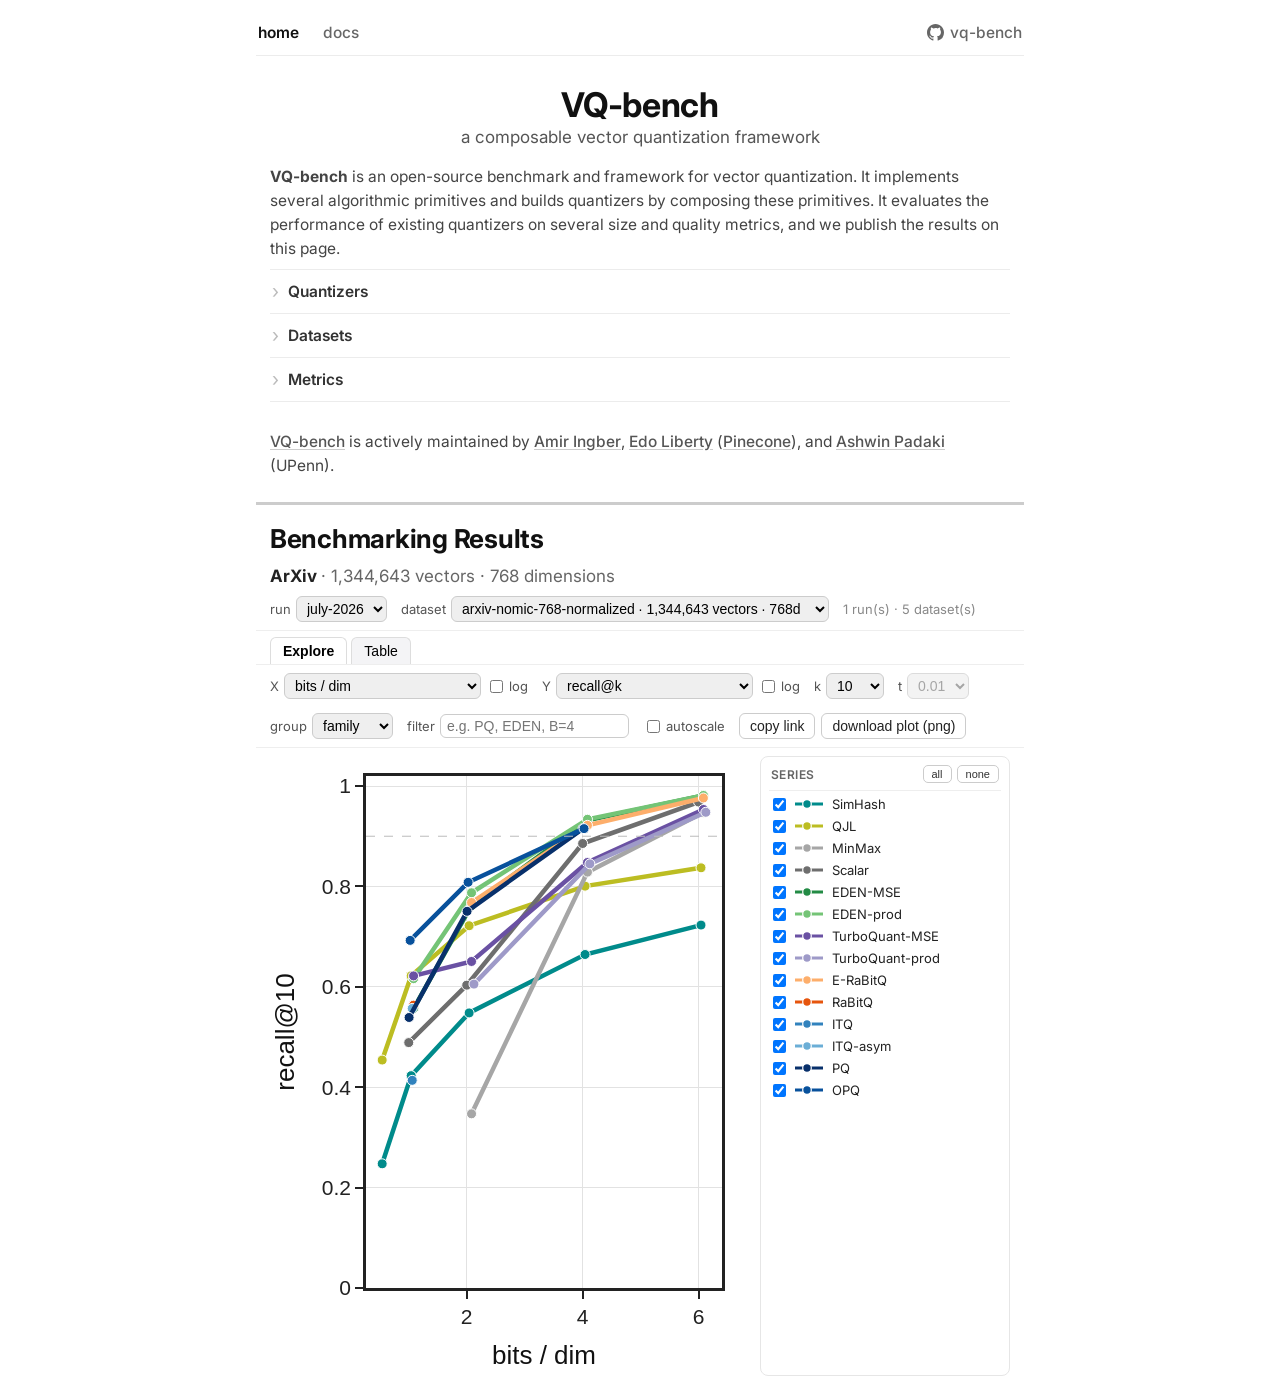
==== commit 97ad26d4: "Remove Pinecone link at footer, add links inline" ====
--- a/docs/index.html
+++ b/docs/index.html
@@ -16,7 +16,7 @@
      identical font-size, and computed style still reports the declared value. 100%
      opts out of the boost while leaving pinch-zoom alone (unlike `none`). */
   html{overflow-y:scroll;-webkit-text-size-adjust:100%;text-size-adjust:100%}
-  body{font-family:'Inter',system-ui,-apple-system,sans-serif;margin-left: 20%;margin-right:20%;color:#222;padding-bottom:46px;font-size:16px}
+  body{font-family:'Inter',system-ui,-apple-system,sans-serif;margin-left: 20%;margin-right:20%;color:#222;font-size:16px}
   h1{font-size:17px;margin:10px 14px 2px}
   #benchhead{font-size:26px;font-weight:700;letter-spacing:-0.01em;color:#111;margin:18px 14px 12px}
   #title .meta{font-weight:400;color:#666}
@@ -88,6 +88,11 @@
   #about{padding:4px 14px 16px}
   #sep{border:none;border-top:3px solid #ccc;margin:0 0 4px}
   #about p{font-size:15.5px;line-height:1.55;color:#444;margin:0 0 8px}
+  /* Prose links echo the top nav: quiet at rest, only the hovered link darkens —
+     keeps adjacent links (name + affiliation) individually distinguishable. */
+  #about p a{color:#555;font-weight:500;text-decoration:underline;
+             text-decoration-color:#ccc;text-underline-offset:2px}
+  #about p a:hover{color:#111;text-decoration-color:#555}
   /* Info sections as a clean accordion: a rotating chevron, hairline dividers,
      no uppercase-link styling. */
   #about details{border-top:1px solid #ececec;font-size:14.5px}
@@ -121,11 +126,6 @@
   table.info code{font-size:12px;color:#333;background:#f2f2f4;padding:1px 4px;border-radius:4px}
   table.info a{color:#1f6feb;text-decoration:none}
   table.info a:hover{text-decoration:underline}
-  /* footer */
-  #foot{position:fixed;left:0;right:0;bottom:0;text-align:center;padding:11px 24px;
-        border-top:1px solid #eee;background:#fff;z-index:20}
-  #foot a{font-size:17px;color:#555;text-decoration:none}
-  #foot a:hover{text-decoration:underline;color:#222}
 
   /* ── narrow screens ───────────────────────────────────────────────────────
      Kept last on purpose: a media query adds no specificity, so these only beat
@@ -236,7 +236,7 @@
     </table>
     <p class="note">We also report size and efficiency metrics (bits per dimension, peak / encode memory, encode / scoring time). All time and memory statistics were measured on an Apple M2 Pro with 16GB RAM using 6 threads.</p>
   </details>
-  <p style="margin-top:16px;padding-top:12px"><a href="https://github.com/pinecone-io/vq-bench" target="_blank" rel="noopener">VQ-bench</a> is actively maintained by Amir Ingber, Edo Liberty (Pinecone), and Ashwin Padaki (UPenn).</p>
+  <p style="margin-top:16px;padding-top:12px"><a href="https://github.com/pinecone-io/vq-bench" target="_blank" rel="noopener">VQ-bench</a> is actively maintained by <a href="https://scholar.google.com/citations?user=0IkkBzQAAAAJ" target="_blank" rel="noopener">Amir Ingber</a>, <a href="https://edoliberty.com/" target="_blank" rel="noopener">Edo Liberty</a> (<a href="https://pinecone.io/" target="_blank" rel="noopener">Pinecone</a>), and <a href="https://apadaki.github.io/" target="_blank" rel="noopener">Ashwin Padaki</a> (UPenn).</p>
 </section>
 
 <hr id="sep">
@@ -291,8 +291,6 @@
   </div>
   <div class="tscroll"><table id="t"><thead><tr id="hr"></tr></thead><tbody id="tb"></tbody></table></div>
 </section>
-
-<footer id="foot"><a href="https://pinecone.io/" target="_blank" rel="noopener">Pinecone</a></footer>
 
 <script>
 // Stable color per family (family = first whitespace token of the label).
--- a/docs/assets/site.css
+++ b/docs/assets/site.css
@@ -11,7 +11,7 @@
    opts out of the boost while leaving pinch-zoom alone (unlike `none`). */
 html{overflow-y:scroll;-webkit-text-size-adjust:100%;text-size-adjust:100%}
 body{font-family:'Inter',system-ui,-apple-system,sans-serif;margin-left:20%;margin-right:20%;
-     color:#222;font-size:16px;padding-bottom:46px}
+     color:#222;font-size:16px}
 
 /* ── top nav ─────────────────────────────────────────────────────────────── */
 #nav{display:flex;align-items:center;gap:24px;padding:15px 2px 13px;margin-bottom:10px;
@@ -28,12 +28,6 @@
 #brand{text-align:center;font-size:34px;font-weight:700;letter-spacing:-0.01em;
        color:#111;padding:18px 14px 2px;margin:0}
 #tagline{text-align:center;font-size:17px;color:#555;padding:0 14px 18px;margin:0}
-
-/* ── footer (fixed, Pinecone in the right corner — matches the landing page) ── */
-#foot{position:fixed;left:0;right:0;bottom:0;text-align:center;padding:11px 24px;
-      border-top:1px solid #eee;background:#fff;z-index:20}
-#foot a{font-size:17px;color:#555;text-decoration:none}
-#foot a:hover{text-decoration:underline;color:#222}
 
 /* ── docs page: sidebar + rendered markdown ─────────────────────────────── */
 #doclayout{display:flex;gap:28px;align-items:flex-start;max-width:1040px;margin:8px auto 0;padding:0 14px}
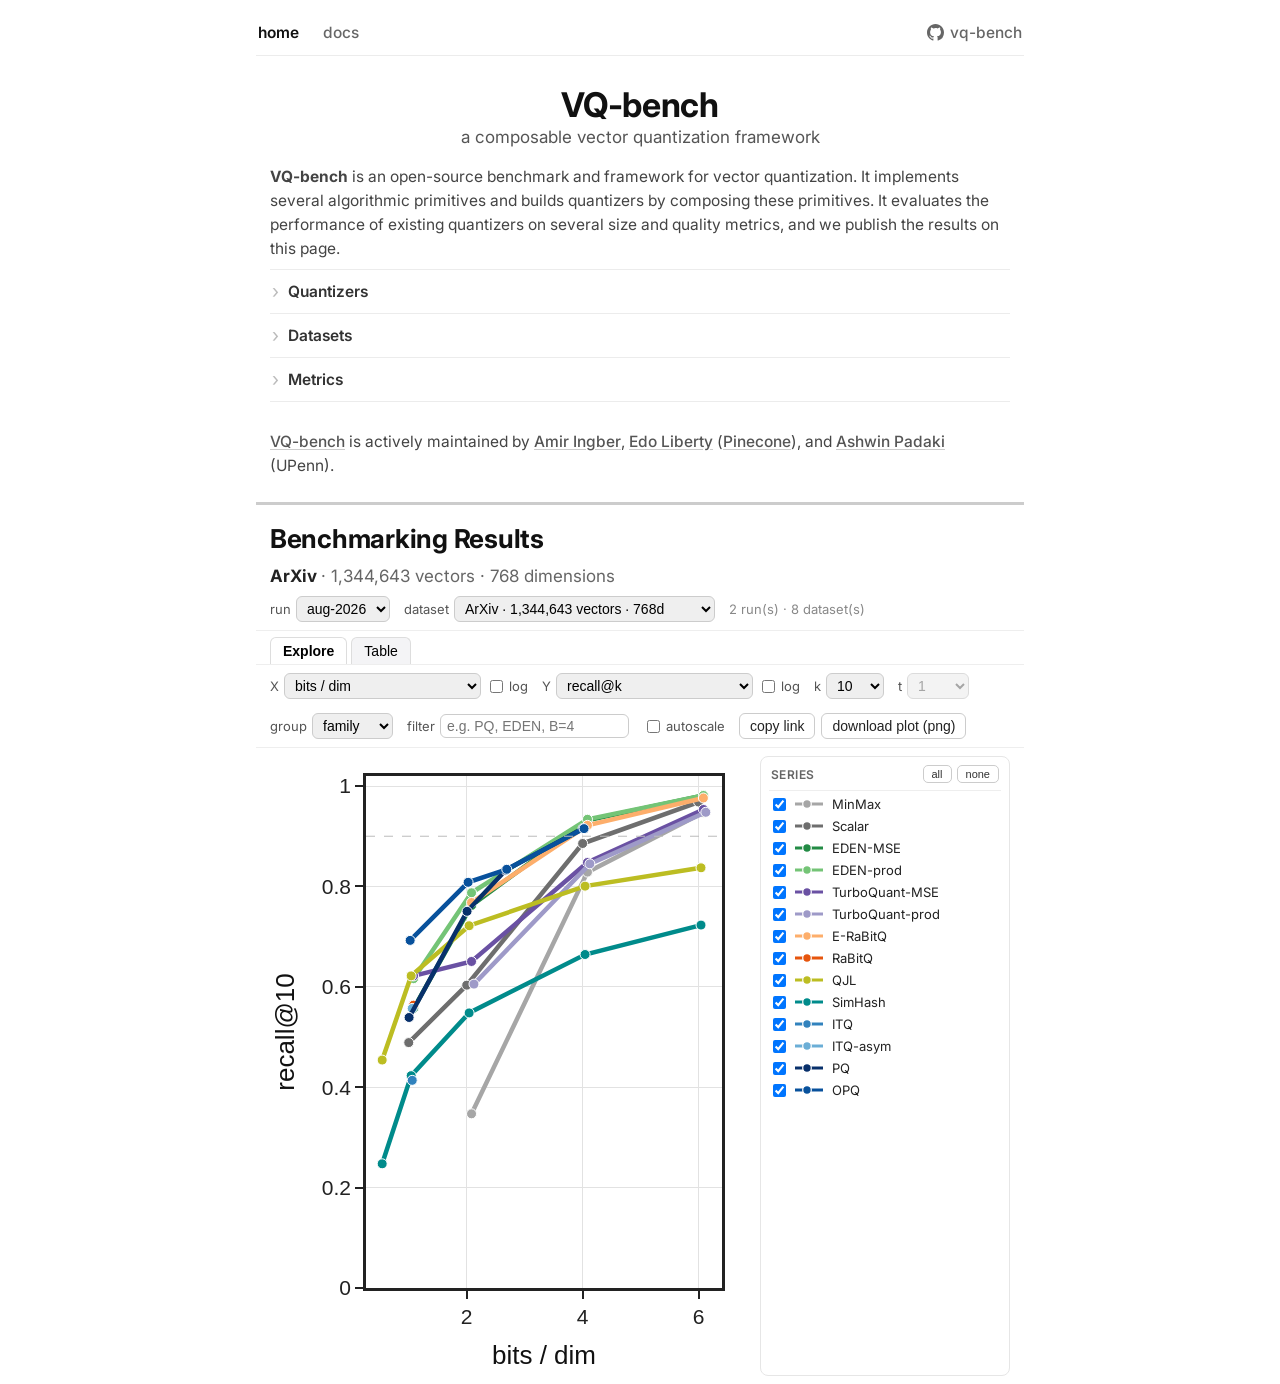
==== commit b94f4a11: "Added 3 more datasets (#74) * Register four more VIBE datasets and add the aug-2026 config  Adds sim" ====
--- a/docs/index.html
+++ b/docs/index.html
@@ -210,9 +210,12 @@
         <tr><td>Yahoo</td><td class="num">677,305</td><td class="num">384</td><td class="num">0</td></tr>
         <tr><td>COCO</td><td class="num">282,360</td><td class="num">768</td><td class="num">114,054</td></tr>
         <tr><td>LAION</td><td class="num">1,000,448</td><td class="num">512</td><td class="num">999,448</td></tr>
+        <tr><td>Landmark</td><td class="num">760,757</td><td class="num">768</td><td class="num">0</td></tr>
+        <tr><td>ImageNet</td><td class="num">1,281,167</td><td class="num">512</td><td class="num">0</td></tr>
+        <tr><td>Llama</td><td class="num">256,921</td><td class="num">128</td><td class="num">255,921</td></tr>
       </tbody>
     </table>
-    <p class="note">All datasets are from <a href="https://vector-index-bench.github.io" target="_blank" rel="noopener">VIBE</a> (Jääsääri et al. 2025) and use inner-product similarity. <b>Calibration queries</b> is the number of available sample queries for training.</p>
+    <p class="note">All datasets are from <a href="https://vector-index-bench.github.io" target="_blank" rel="noopener">VIBE</a> (Jääsääri et al. 2025) and use inner-product similarity. All datasets use normalized (unit-length) vectors except for Llama. <b>Calibration queries</b> is the number of available sample queries for training.</p>
   </details>
   <details>
     <summary>Metrics</summary>
@@ -913,10 +916,14 @@
 // dataset id (first hyphen token) prettified; dim falls back to the digits in
 // the dataset name. Returns {html, text} — html has the name bold and the
 // counts muted; text is a tag-free version for document.title.
-const DS_NAMES = {arxiv:"ArXiv", ccnews:"CCNews", yahoo:"Yahoo", coco:"COCO", laion:"LAION"};
+const DS_NAMES = {arxiv:"ArXiv", ccnews:"CCNews", yahoo:"Yahoo", coco:"COCO", laion:"LAION",
+                  landmark:"Landmark", imagenet:"ImageNet", llama:"Llama"};
+function dsName(dataset){
+  const id = String(dataset || "").split("-")[0];
+  return DS_NAMES[id] || (id ? id[0].toUpperCase()+id.slice(1) : dataset);
+}
 function datasetHeader(block){
-  const id = String(block.dataset || "").split("-")[0];
-  const name = DS_NAMES[id] || (id ? id[0].toUpperCase()+id.slice(1) : block.dataset);
+  const name = dsName(block.dataset);
   const dim = block.dim ?? (String(block.dataset||"").match(/-(\d+)-/)||[])[1];
   const nvec = block.n_base ?? block.db_size;
   const meta = [];
@@ -946,7 +953,7 @@
   (run.datasets || []).forEach((d,i)=>{
     const o=document.createElement("option"); o.value=i;
     const nvec = d.n_base ?? d.db_size;
-    const parts = [d.dataset];
+    const parts = [dsName(d.dataset)];
     if(nvec != null) parts.push(`${Number(nvec).toLocaleString()} vectors`);
     if(d.dim != null) parts.push(`${d.dim}d`);
     o.textContent = parts.join(" · "); dssel.appendChild(o);
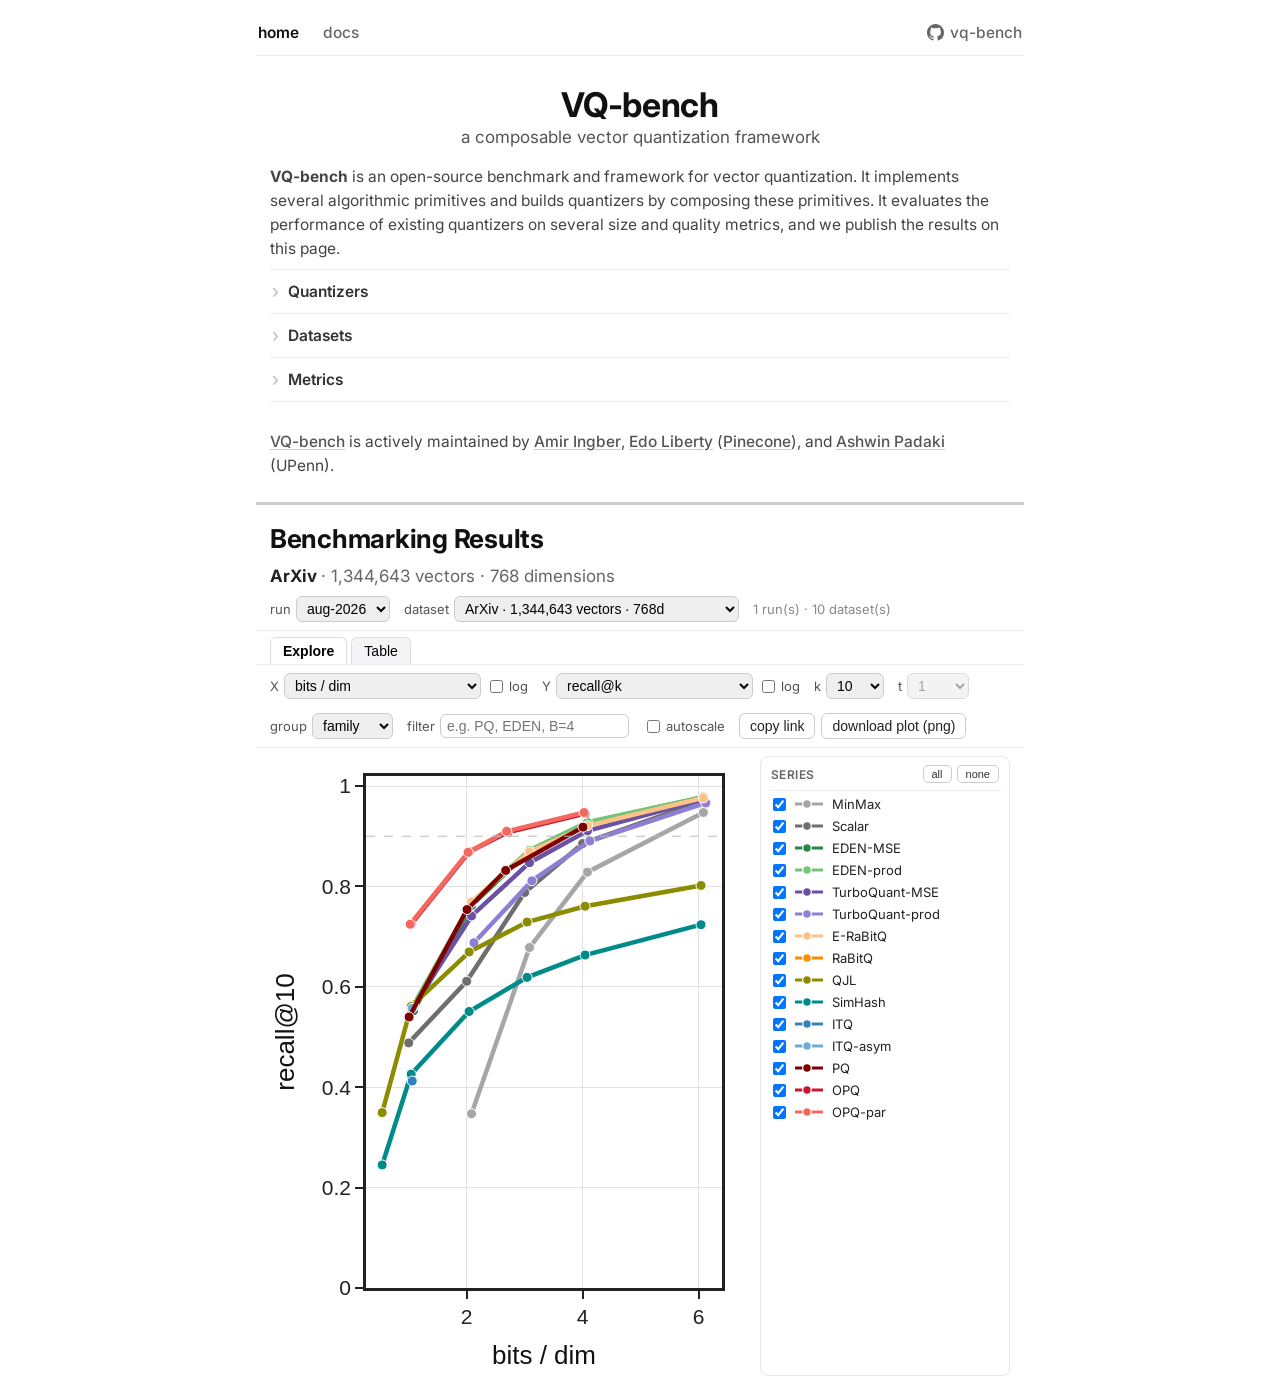
==== commit a5ffdd92: "Run aug-2026 over ten datasets, including the two large VIBE sets (#82) * Register msmarco-qwen and " ====
--- a/docs/index.html
+++ b/docs/index.html
@@ -237,7 +237,7 @@
         <tr><td><b>attention TV (τ)</b></td><td>TV-distance between the softmax distributions, at temperature τ</td><td>lower</td></tr>
       </tbody>
     </table>
-    <p class="note">We also report size and efficiency metrics (bits per dimension, peak / encode memory, encode / scoring time). All time and memory statistics were measured on an Apple M2 Pro with 16GB RAM using 6 threads.</p>
+    <p class="note">We also report size and efficiency metrics (bits per dimension, peak / encode memory, encode / scoring time). All time and memory statistics were measured on an Intel Xeon Platinum 8481C (44 cores, 176 GB RAM) using 40 threads.</p>
   </details>
   <p style="margin-top:16px;padding-top:12px"><a href="https://github.com/pinecone-io/vq-bench" target="_blank" rel="noopener">VQ-bench</a> is actively maintained by <a href="https://scholar.google.com/citations?user=0IkkBzQAAAAJ" target="_blank" rel="noopener">Amir Ingber</a>, <a href="https://edoliberty.com/" target="_blank" rel="noopener">Edo Liberty</a> (<a href="https://pinecone.io/" target="_blank" rel="noopener">Pinecone</a>), and <a href="https://apadaki.github.io/" target="_blank" rel="noopener">Ashwin Padaki</a> (UPenn).</p>
 </section>
@@ -299,16 +299,19 @@
 // Stable color per family (family = first whitespace token of the label).
 const COLORS = {
   // RaBitQ family — oranges
-  "RaBitQ":"#e6550d", "E-RaBitQ":"#fdae6b",
+  "RaBitQ":"#ff8c00", "E-RaBitQ":"#ffc286",
   // EDEN family — greens
   "EDEN-MSE":"#238b45", "EDEN-prod":"#74c476",
   // TurboQuant family — purples
-  "TurboQuant-MSE":"#6a51a3", "TurboQuant-prod":"#9e9ac8",
-  // product-quantization & learned-rotation family — blues
-  "PQ":"#08306b", "ITQ":"#3182bd", "ITQ-asym":"#6baed6", "OPQ":"#08519c",
+  "TurboQuant-MSE":"#6a51a3", "TurboQuant-prod":"#8f7fd4",
+  // learned-rotation family — blues
+  "ITQ":"#3182bd", "ITQ-asym":"#6baed6",
+  // product-quantization family — reds (its own hue: sharing the blues left five
+  // series separated by lightness alone, at OKLab dE 4.9 across the worst pair)
+  "PQ":"#7f0000", "OPQ":"#c9182b", "OPQ-par":"#f4685f",
   // singletons — distinct hues
   "SimHash":"#008b8b", // dark teal
-  "QJL":"#bcbd22",     // olive
+  "QJL":"#8c8c00",     // dark olive (clears RaBitQ's orange under protanopia)
   "NF4":"#8c564b",     // brown
   "KIVI":"#fb9a99",    // salmon
   "GEAR":"#7f7f7f",    // gray
@@ -327,7 +330,9 @@
   model_bits:{group:"Size & memory", label:"model bits / dim",       log:false, get:r=>r.model_bits, d3:".3f"},
   code_bits: {group:"Size & memory", label:"code bits / dim",        log:false, get:r=>r.code_bits,  d3:".3f"},
   mem:      {group:"Size & memory", label:"peak memory (MB)",        log:false, get:r=>r.mem,       d3:".2f"},
+  fit_mem:  {group:"Size & memory", label:"fit memory (MB)",         log:false, get:r=>r.fit_mem,   d3:".2f"},
   enc_mem:  {group:"Size & memory", label:"encode memory (MB)",      log:false, get:r=>r.enc_mem,   d3:".2f"},
+  fit_s:    {group:"Time",          label:"fit time (s)",            log:false, get:r=>r.fit_s,     d3:".3f"},
   enc_s:    {group:"Time",          label:"encode time (s)",         log:false, get:r=>r.enc_s,     d3:".3f"},
   score_avg:{group:"Time",          label:"scoring avg (µs)",        log:false, get:r=>r.score_avg, d3:".2f"},
   score_p50:{group:"Time",          label:"scoring p50 (µs)",        log:false, get:r=>r.score_p50, d3:".2f"},
@@ -344,7 +349,7 @@
   recon:    {group:"Quality",       label:"reconstruction MSE",      log:true,  get:r=>r.recon,     d3:".2e"},
   recon_bias:{group:"Quality",      label:"reconstruction bias",     log:true,  get:r=>r.recon_bias,d3:".2e"},
 };
-const FIELD_ORDER = ["bits","model_bits","code_bits","mem","enc_mem","enc_s","score_avg","score_p50","score_p90","score_p99","recon_us","recall","sos","exp_sos","mse","bias","kl","l1","recon","recon_bias"];
+const FIELD_ORDER = ["bits","model_bits","code_bits","mem","fit_mem","enc_mem","fit_s","enc_s","score_avg","score_p50","score_p90","score_p99","recon_us","recall","sos","exp_sos","mse","bias","kl","l1","recon","recon_bias"];
 const GROUP_ORDER = ["Size & memory","Time","Quality"];
 
 function family(label){ const p=label.split(/\s+/); return p.length?p[0]:label; }
@@ -374,7 +379,9 @@
       model_bits: d.model_bits_per_dim ?? null,
       code_bits:  d.code_bits_per_dim ?? null,
       mem:     d.peak_bytes        != null ? d.peak_bytes/1e6        : null,
+      fit_mem: d.fit_peak_bytes    != null ? d.fit_peak_bytes/1e6    : null,
       enc_mem: d.encode_peak_bytes != null ? d.encode_peak_bytes/1e6 : null,
+      fit_s:   d.fit_s ?? null,
       enc_s:   d.encode_s ?? null,
       score_avg: su.avg ?? null, score_p50: su.p50 ?? null,
       score_p90: su.p90 ?? null, score_p99: su.p99 ?? null,
@@ -756,7 +763,9 @@
 // ── Table tab ─────────────────────────────────────────────────────────────────
 const TABLE_METRICS = [
   ["mem",      "peak mem (MB)",   "num2", r=>r.mem],
+  ["fit_mem",  "fit mem (MB)",    "num2", r=>r.fit_mem],
   ["enc_mem",  "encode mem (MB)", "num2", r=>r.enc_mem],
+  ["fit_s",    "fit (s)",         "num3", r=>r.fit_s],
   ["enc_s",    "encode (s)",      "num3", r=>r.enc_s],
   ["score_p50","score p50 (µs)",  "num2", r=>r.score_p50],
   ["score_p90","score p90 (µs)",  "num2", r=>r.score_p90],
@@ -917,7 +926,8 @@
 // the dataset name. Returns {html, text} — html has the name bold and the
 // counts muted; text is a tag-free version for document.title.
 const DS_NAMES = {arxiv:"ArXiv", ccnews:"CCNews", yahoo:"Yahoo", coco:"COCO", laion:"LAION",
-                  landmark:"Landmark", imagenet:"ImageNet", llama:"Llama"};
+                  landmark:"Landmark", imagenet:"ImageNet", llama:"Llama",
+                  msmarco:"MS MARCO", hotpotqa:"HotpotQA"};
 function dsName(dataset){
   const id = String(dataset || "").split("-")[0];
   return DS_NAMES[id] || (id ? id[0].toUpperCase()+id.slice(1) : dataset);
@@ -979,15 +989,16 @@
   {n:"EDEN-MSE",        c:"#238b45", y:2022, t:"EDEN: Communication-Efficient and Robust Distributed Mean Estimation for Federated Learning", u:"https://arxiv.org/abs/2108.08842"},
   {n:"EDEN-prod",       c:"#74c476", y:2022, t:"EDEN: Communication-Efficient and Robust Distributed Mean Estimation for Federated Learning", u:"https://arxiv.org/abs/2108.08842"},
   {n:"TurboQuant-MSE",  c:"#6a51a3", y:2025, t:"TurboQuant: Online Vector Quantization with Near-optimal Distortion Rate", u:"https://arxiv.org/abs/2504.19874"},
-  {n:"TurboQuant-prod", c:"#9e9ac8", y:2025, t:"TurboQuant: Online Vector Quantization with Near-optimal Distortion Rate", u:"https://arxiv.org/abs/2504.19874"},
-  {n:"RaBitQ",          c:"#e6550d", y:2024, t:"RaBitQ: Quantizing High-Dimensional Vectors with a Theoretical Error Bound for Approximate Nearest Neighbor Search", u:"https://arxiv.org/abs/2405.12497"},
-  {n:"E-RaBitQ",        c:"#fdae6b", y:2024, t:"Practical and Asymptotically Optimal Quantization of High-Dimensional Vectors in Euclidean Space for Approximate Nearest Neighbor Search", u:"https://arxiv.org/abs/2409.09913"},
+  {n:"TurboQuant-prod", c:"#8f7fd4", y:2025, t:"TurboQuant: Online Vector Quantization with Near-optimal Distortion Rate", u:"https://arxiv.org/abs/2504.19874"},
+  {n:"RaBitQ",          c:"#ff8c00", y:2024, t:"RaBitQ: Quantizing High-Dimensional Vectors with a Theoretical Error Bound for Approximate Nearest Neighbor Search", u:"https://arxiv.org/abs/2405.12497"},
+  {n:"E-RaBitQ",        c:"#ffc286", y:2024, t:"Practical and Asymptotically Optimal Quantization of High-Dimensional Vectors in Euclidean Space for Approximate Nearest Neighbor Search", u:"https://arxiv.org/abs/2409.09913"},
   {n:"SimHash",         c:"#008b8b", y:2002, t:"Similarity Estimation Techniques from Rounding Algorithms", u:"https://doi.org/10.1145/509907.509965"},
-  {n:"QJL",             c:"#bcbd22", y:2024, t:"QJL: 1-Bit Quantized JL Transform for KV Cache Quantization with Zero Overhead", u:"https://arxiv.org/abs/2406.03482"},
+  {n:"QJL",             c:"#8c8c00", y:2024, t:"QJL: 1-Bit Quantized JL Transform for KV Cache Quantization with Zero Overhead", u:"https://arxiv.org/abs/2406.03482"},
   {n:"ITQ",             c:"#3182bd", y:2013, t:"Iterative Quantization: A Procrustean Approach to Learning Binary Codes for Large-Scale Image Retrieval", u:"https://doi.org/10.1109/TPAMI.2012.193"},
   {n:"ITQ-asym",        c:"#6baed6", y:2014, t:"Asymmetric Distances for Binary Embeddings", u:"https://doi.org/10.1109/TPAMI.2013.101"},
-  {n:"PQ",              c:"#08306b", y:2011, t:"Product Quantization for Nearest Neighbor Search", u:"https://doi.org/10.1109/TPAMI.2010.57"},
-  {n:"OPQ",             c:"#08519c", y:2013, t:"Optimized Product Quantization for Approximate Nearest Neighbor Search", u:"https://doi.org/10.1109/CVPR.2013.379"},
+  {n:"PQ",              c:"#7f0000", y:2011, t:"Product Quantization for Nearest Neighbor Search", u:"https://doi.org/10.1109/TPAMI.2010.57"},
+  {n:"OPQ",             c:"#c9182b", y:2013, t:"Optimized Product Quantization for Approximate Nearest Neighbor Search", u:"https://doi.org/10.1109/CVPR.2013.379"},
+  {n:"OPQ-par",         c:"#f4685f", y:2013, t:"Optimized Product Quantization for Approximate Nearest Neighbor Search", u:"https://doi.org/10.1109/CVPR.2013.379"},
 ];
 (function renderRefs(){
   const tb = document.getElementById("refbody");
